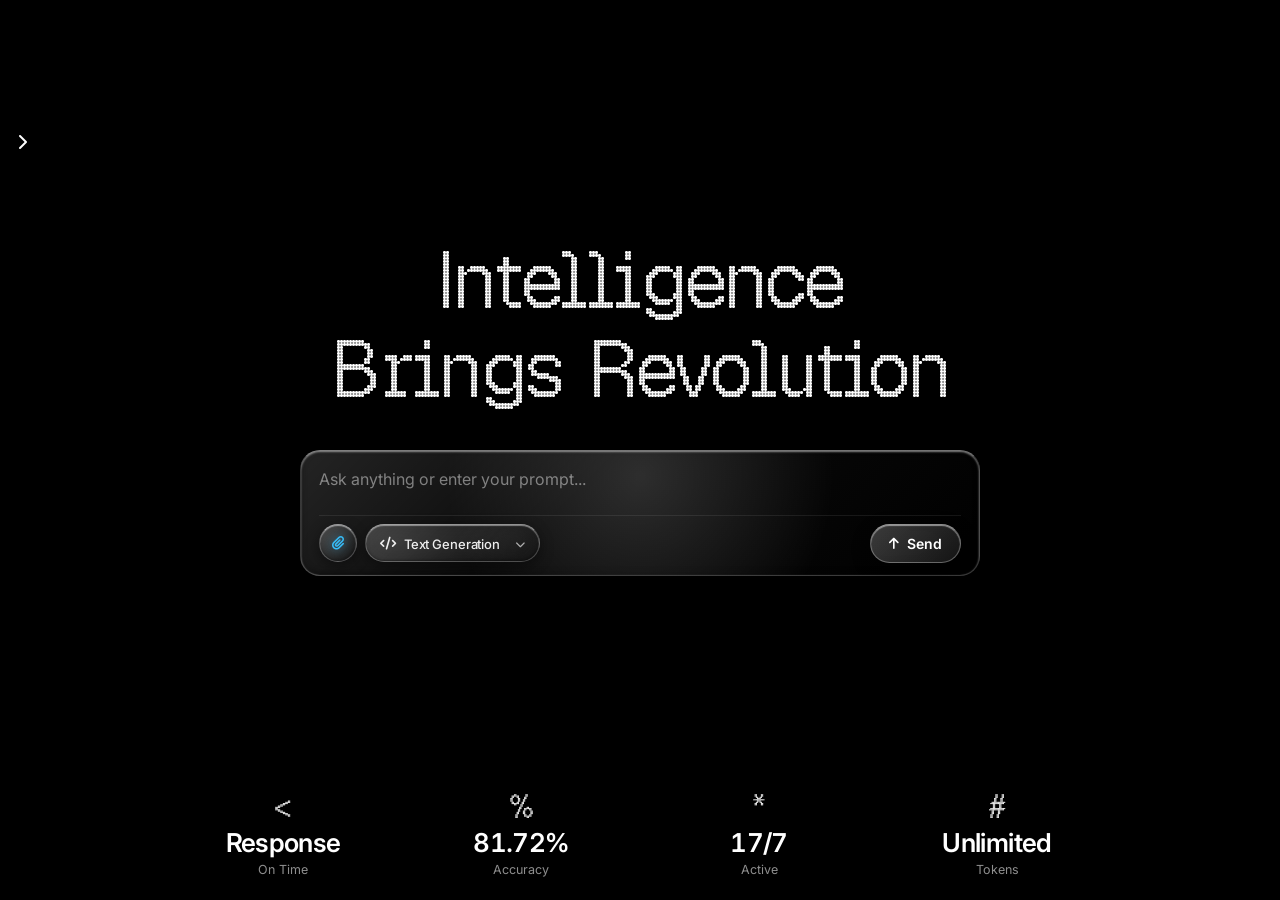
==== index.html @ 077c378f "first commit" ====
<!DOCTYPE html>
<html lang="en">
<head>
  <meta charset="UTF-8" />
  <meta name="viewport" content="width=device-width, initial-scale=1.0" />
  <title>Intelligence Designed To Evolve</title>

  <!-- Google Fonts: Inter -->
  <link rel="preconnect" href="https://fonts.googleapis.com" />
  <link rel="preconnect" href="https://fonts.gstatic.com" crossorigin />
  <link
    href="https://fonts.googleapis.com/css2?family=Inter:wght@400;500;600&display=swap"
    rel="stylesheet"
  />

  <!-- OnlineWebFonts CDN: BubbledotICG-FinePos -->
  <link
    href="https://db.onlinewebfonts.com/c/8cb707a9b8a73f8a7403336b861c3074?family=BubbledotICG-FinePos"
    rel="stylesheet"
  />

  <!-- Font Awesome 6.5.2 -->
  <link
    rel="stylesheet"
    href="https://cdnjs.cloudflare.com/ajax/libs/font-awesome/6.5.2/css/all.min.css"
    integrity="sha512-SnH5WK+bZxgPHs44uWIX+LLJAJ9/2PkPKZ5QiAj6Ta86w+fsb2TkcmfRyVX3pBnMFcV7oQPJkl9QevSCWr3W6A=="
    crossorigin="anonymous"
    referrerpolicy="no-referrer"
  />

  <link rel="stylesheet" href="styles.css" />
  <link rel="preload" as="image" href="assets/profile.png" />
</head>
<body>
  <!-- Full-viewport cover media behind all UI -->
  <div class="bg" id="bg-container" aria-hidden="true">
    <video class="bg-video" id="bg-video" autoplay muted loop playsinline>
      <source
        id="bg-video-source"
        src="./assets/loopvideo.mp4"
        type="video/mp4"
      />
    </video>
    <div class="bg-image" id="bg-image" style="display: none;"></div>
  </div>

  <!-- Slide Drawer & 3D Glass Slide Button -->
  <div class="slide-drawer-overlay" id="drawer-overlay" hidden></div>
  <aside class="slide-drawer" id="slide-drawer" aria-label="History and Settings Drawer">
    <!-- 3D Realistic Circular Slide Button (Top-Left) -->
    <button
      id="sidebar-slide-btn"
      class="slide-handle-btn"
      type="button"
      aria-label="Toggle history and background drawer"
      aria-expanded="false"
    >
      <div class="handle-chevron-wrap">
        <i class="fa-solid fa-chevron-right handle-chevron" id="handle-chevron"></i>
      </div>
    </button>

    <div class="drawer-content">
      <div class="drawer-header">
        <div class="drawer-header-title">
          
        
        </div>
       
      </div>

      <!-- Navigation Tabs -->
      <div class="drawer-tabs">
        <button type="button" class="drawer-tab active" data-tab="history">
          <i class="fa-solid fa-clock-rotate-left"></i>
          <span>Chat History</span>
        </button>
        <button type="button" class="drawer-tab" data-tab="background">
          <i class="fa-solid fa-photo-film"></i>
          <span>Background</span>
        </button>
      </div>

      <!-- Tab: History -->
      <div class="drawer-panel active" id="panel-history">
        <div class="panel-actions">
          <button type="button" class="glass-action-btn" id="new-chat-btn">
            <i class="fa-solid fa-plus"></i>
            <span>New Chat</span>
          </button>
          <button type="button" class="glass-action-btn circular-btn" id="clear-history-btn" title="Clear all chats" aria-label="Clear all chats">
            <i class="fa-solid fa-trash-can"></i>
          </button>
        </div>

        <div class="history-list" id="history-list">
          <!-- Items populated dynamically -->
        </div>

        <!-- 3D Glass Clear All Confirmation Modal -->
        <div class="glass-confirm-overlay" id="clear-confirm-modal" hidden>
          <div class="glass-confirm-box">
            <div class="glass-confirm-icon">
              <i class="fa-solid fa-triangle-exclamation"></i>
            </div>
            <div class="glass-confirm-title">Clear all chats?</div>
            <div class="glass-confirm-desc">Are you sure to clear all the chats? It will delete all the chat history.</div>
            <div class="glass-confirm-actions">
              <button type="button" class="glass-confirm-btn cancel" id="clear-cancel-btn">Cancel</button>
              <button type="button" class="glass-confirm-btn confirm" id="clear-yes-btn">Yes</button>
            </div>
          </div>
        </div>
      </div>

      <!-- Tab: Background -->
      <div class="drawer-panel" id="panel-background">
        <div class="bg-section">
          <h3><i class="fa-solid fa-video"></i> Live Video Background</h3>
          <p class="section-desc">Upload your own video or enter a direct MP4/WebM URL.</p>

          <div class="media-input-group">
            <label class="media-file-label" for="bg-video-input">
              <i class="fa-solid fa-file-video"></i>
              <span>Upload Video File</span>
            </label>
            <input type="file" id="bg-video-input" accept="video/mp4,video/webm" hidden />
          </div>

          <div class="media-url-row">
            <input
              type="url"
              class="media-url-input"
              id="bg-video-url-input"
              placeholder="Paste direct .mp4 URL..."
            />
            <button type="button" class="media-apply-btn" id="apply-video-url-btn">Apply</button>
          </div>
        </div>

        <div class="bg-section">
          <h3><i class="fa-solid fa-image"></i> Image Background</h3>
          <p class="section-desc">Replace background with a custom wallpaper or photo.</p>

          <div class="media-input-group">
            <label class="media-file-label" for="bg-image-input">
              <i class="fa-solid fa-file-image"></i>
              <span>Upload Image File</span>
            </label>
            <input type="file" id="bg-image-input" accept="image/*" hidden />
          </div>

          <div class="media-url-row">
            <input
              type="url"
              class="media-url-input"
              id="bg-image-url-input"
              placeholder="Paste image URL..."
            />
            <button type="button" class="media-apply-btn" id="apply-image-url-btn">Apply</button>
          </div>
        </div>

        <div class="bg-section rollback-section">
          <h3><i class="fa-solid fa-rotate-left"></i> Restore Original</h3>
          <p class="section-desc">Roll back to the default original live video background.</p>
          <button type="button" class="glass-action-btn rollback-btn" id="rollback-bg-btn">
            <i class="fa-solid fa-arrow-rotate-left"></i>
            <span>Roll Back</span>
          </button>
        </div>
      </div>
    </div>
  </aside>

  <!-- Floating Rectangular Glass Buttons on Left Corner for Conversation Turns (Matches User Reference Image) -->
  <nav class="history-side-tracker" id="history-side-tracker" aria-label="Conversation Turns"></nav>

  <div class="page">
    <!-- Hero (center) -->
    <main class="hero">
      <!-- Headline -->
      <h1 class="headline anim">
        <span class="headline-line" style="--line-d: 0.12s">Intelligence</span>
        <span class="headline-line" style="--line-d: 0.3s">Brings Revolution</span>
      </h1>

      <!-- 3D Glass Prompt Card -->
      <div class="prompt-card-wrapper">
        <!-- AI Response Box (Above Prompt Card with Smooth 3D Glass Reveal) -->
        <div class="ai-response-box" id="ai-response-box" hidden>
          <div class="ai-response-top-bar">
            <button type="button" class="ai-copy-btn" id="ai-copy-btn" title="Copy response" aria-label="Copy response">
              <i class="fa-regular fa-copy"></i>
              <span>Copy</span>
            </button>
          </div>
          <div class="ai-response-scroll" id="ai-response-scroll">
            <div class="ai-response-text" id="ai-response-text"></div>
          </div>
        </div>

        <!-- 3D Realistic Circular Glass Scroll-to-Bottom Button (Centered between Answer Card and Input Card) -->
        <div class="ai-scroll-btn-wrapper" id="ai-scroll-btn-wrapper">
          <button type="button" class="ai-scroll-bottom-btn" id="ai-scroll-bottom-btn" aria-label="Scroll to bottom" title="Scroll to bottom">
            <i class="fa-solid fa-chevron-down"></i>
          </button>
        </div>

        <div class="prompt-card">
          <div class="prompt-card-glow" aria-hidden="true"></div>
          <div class="prompt-card-inner">
            <!-- Top Input Row: Textarea + Translucent Glass Scrollbar -->
            <div class="prompt-input-row">
              <textarea
                class="prompt-input"
                id="prompt-input"
                placeholder="Ask anything or enter your prompt..."
                rows="1"
              ></textarea>
              <!-- Translucent glass scrollbar on the Right side of textarea -->
              <div class="prompt-scrollbar-track" id="prompt-scrollbar-track" title="Scroll prompt">
                <div class="prompt-scrollbar-thumb" id="prompt-scrollbar-thumb"></div>
              </div>
            </div>

            <!-- Attachments Area (revealed when files are selected) -->
            <div class="prompt-attachments-container" id="prompt-attachments-container" hidden></div>

            <!-- Bottom Row: Circular Upload Button & Text Generation Model on LEFT, Send Button on RIGHT -->
            <div class="prompt-card-bottom">
              <div class="prompt-card-bottom-left">
                <!-- 3D Realistic Circular Glass Upload File Button (on LEFT side of Text Generation Button) -->
                <div class="prompt-upload-wrapper">
                  <input
                    type="file"
                    id="prompt-file-input"
                    class="prompt-file-input"
                    style="display: none;"
                    multiple
                  />
                  <button
                    type="button"
                    class="prompt-upload-btn"
                    id="prompt-upload-btn"
                    title="Upload File"
                    aria-label="Upload file"
                  >
                    <i class="fa-solid fa-paperclip upload-icon"></i>
                  </button>
                </div>

                <!-- Anchor for 3D Morphing Button -->
                <div class="model-select-anchor">
                <!-- 3D Realistic Glass Button that slides down and shows models inside itself -->
                <div class="model-select-wrapper" id="model-select-wrapper">
                  <div
                    class="model-select-btn"
                    id="model-select-btn"
                    role="button"
                    tabindex="0"
                    aria-haspopup="listbox"
                    aria-expanded="false"
                    title="Select AI Model"
                  >
                    <div class="model-select-btn-content">
                      <span class="model-select-icon" id="current-model-icon">
                        <i class="fa-solid fa-code"></i>
                      </span>
                      <!-- The model label: disappears when open -->
                      <span class="model-select-label" id="current-model-label">Text Generation</span>
                      <!-- Replaces the text on top when open -->
                      <span class="model-select-open-label">Select AI Model</span>
                    </div>
                    <i class="fa-solid fa-chevron-down model-select-arrow" id="model-select-arrow"></i>
                  </div>

                  <!-- Model List Revealed INSIDE That Button Only with 3D Glass Effect -->
                  <div class="model-dropdown-menu" id="model-dropdown-menu" role="listbox" aria-label="Select AI Model">
                    <!-- Auto Option (Smart Route) -->
                  <div class="model-option" data-model="auto" role="option">
                    <div class="model-option-icon auto-icon">
                      <i class="fa-solid fa-wand-magic-sparkles"></i>
                    </div>
                    <div class="model-option-details">
                      <div class="model-option-title">Auto (Smart Route) </div>
                      <div class="model-option-desc">Auto-selects optimal model from prompt</div>
                    </div>
                    <i class="fa-solid fa-check model-option-check"></i>
                  </div>

                  <!-- Text Generation Model (Default: Qwen3-Coder 480B Cloud) -->
                  <div class="model-option active" data-model="text" role="option">
                    <div class="model-option-icon text-icon">
                      <i class="fa-solid fa-code"></i>
                    </div>
                    <div class="model-option-details">
                      <div class="model-option-title">Text Generation Model </div>
                      <div class="model-option-desc">Learn, Research And Create</div>
                    </div>
                    <i class="fa-solid fa-check model-option-check"></i>
                  </div>


              

                  <!-- Cybersecurity Model -->
                  <div class="model-option" data-model="cybersecurity" role="option">
                    <div class="model-option-icon cyber-icon">
                      <i class="fa-solid fa-shield-halved"></i>
                    </div>
                    <div class="model-option-details">
                      <div class="model-option-title">Cybersecurity Model</div>
                      <div class="model-option-desc">Exploit analysis, CVE auditing & SecOps</div>
                    </div>
                    <i class="fa-solid fa-check model-option-check"></i>
                  </div>

                  <!-- Image Generation Model (FLUX.1 Schnell fp8) -->
                  <div class="model-option" data-model="image-gen" role="option">
                    <div class="model-option-icon image-icon">
                      <i class="fa-solid fa-palette"></i>
                    </div>
                    <div class="model-option-details">
                      <div class="model-option-title">Image Generation Model</div>
                      <div class="model-option-desc">Generates Quality Images</div>
                    </div>
                    <i class="fa-solid fa-check model-option-check"></i>
                  </div>

                  <!-- Video Generation Model -->
                  <div class="model-option" data-model="video-gen" role="option">
                    <div class="model-option-icon video-icon">
                      <i class="fa-solid fa-clapperboard"></i>
                    </div>
                    <div class="model-option-details">
                      <div class="model-option-title">Video Generation Model</div>
                      <div class="model-option-desc">Generates Quality Videos</div>
                    </div>
                    <i class="fa-solid fa-check model-option-check"></i>
                  </div>
                </div>
              </div>
            </div>
          </div>

          <!-- Right side: Send / Stop Button firmly on the right corner -->
          <div class="prompt-card-actions">
              <button
                type="button"
                class="prompt-btn"
                id="prompt-action-btn"
                aria-label="Send prompt"
              >
                <!-- Loading RGB laser perimeter border on Stop state -->
                <span class="btn-rgb-border" aria-hidden="true"></span>
                <span class="btn-icon send-icon">
                  <i class="fa-solid fa-arrow-up"></i>
                </span>
                <span class="btn-icon stop-icon">
                  <i class="fa-solid fa-square"></i>
                </span>
                <span class="btn-icon continue-icon">
                  <i class="fa-solid fa-play"></i>
                </span>
                <span class="btn-label">Send</span>
              </button>
            </div>
          </div>
        </div>
      </div>
    </div>
  </main>

    <!-- Stats footer -->
    <footer class="stats" aria-label="Platform Statistics">
      <div
        class="stat-item anim"
        style="--d: 0.5s"
        data-suffix="ms"
      >
        <span class="stat-icon" aria-hidden="true">&lt;</span>
        <span class="stat-value">Response</span>
        <span class="stat-label">On Time</span>
      </div>

      <div
        class="stat-item anim"
        style="--d: 0.58s"
        data-target="99.99"
        data-suffix="%"
        data-decimals="2"
      >
        <span class="stat-icon" aria-hidden="true">%</span>
        <span class="stat-value"><span class="stat-num">0.00</span><span class="stat-suffix">%</span></span>
        <span class="stat-label">Accuracy</span>
      </div>

      <div
        class="stat-item anim"
        style="--d: 0.66s"
        data-target="24"
        data-suffix="/7"
        data-decimals="0"
      >
        <span class="stat-icon" aria-hidden="true">*</span>
        <span class="stat-value"><span class="stat-num">0</span><span class="stat-suffix">/7</span></span>
        <span class="stat-label">Active</span>
      </div>

      <div
        class="stat-item anim"
        style="--d: 0.74s"
        data-target="2.4"
        data-suffix="M"
        data-decimals="1"
      >
        <span class="stat-icon" aria-hidden="true">#</span>
        <span class="stat-value"><span class="stat-suffix">Unlimited</span></span>
        <span class="stat-label">Tokens</span>
      </div>
    </footer>
  </div>

  <script src="main.js"></script>
</body>
</html>
---- styles.css ----
/* CSS variables (exact) */
:root {
  --bg: #000000;
  --text: #ffffff;
  --muted: #8e8e8e;
  --nav-text: #2e2e2e;
  --pill-dark: #28282a;
  --sign-in-text: #c8c8c8;
  --nav-shadow: 0 4px 14px rgba(0, 0, 0, 0.16);
  --trust-bg: #28282a;
  --trust-border: rgba(255, 255, 255, 0.4);
  --trust-text: #c4c2c3;
  --font-sans: "Inter", "Segoe UI", system-ui, sans-serif;
  --font-display: "BubbledotICG-FinePos", "Geist Pixel Circle", monospace;
}

/* Local Geist Pixel Circle font fallback */
@font-face {
  font-family: "Geist Pixel Circle";
  src: url("fonts/GeistPixel-Circle.woff2") format("woff2");
  font-weight: 400;
  font-style: normal;
  font-display: swap;
}

/* Reset & document base */
*, *::before, *::after {
  box-sizing: border-box;
  margin: 0;
  padding: 0;
}

html, body {
  width: 100%;
  height: 100vh;
  height: 100dvh;
  overflow: hidden;
  background-color: var(--bg);
  color: var(--text);
  font-family: var(--font-sans);
  -webkit-font-smoothing: antialiased;
  -moz-osx-font-smoothing: grayscale;
}

/* Full-viewport cover video behind all UI */
.bg {
  position: absolute;
  inset: 0;
  background-color: var(--bg);
  overflow: hidden;
  z-index: 0;
  pointer-events: none;
}

.bg-video {
  position: absolute;
  inset: 0;
  width: 100%;
  height: 100%;
  object-fit: cover;
  pointer-events: none;
  z-index: 0;
}

/* Layout composition (one viewport, 3 vertical regions) */
.page {
  position: relative;
  z-index: 1;
  display: flex;
  flex-direction: column;
  justify-content: space-between;
  align-items: center;
  padding: clamp(16px, 2.4vh, 28px) clamp(14px, 3vw, 32px);
  height: 100vh;
  height: 100dvh;
  overflow: hidden;
  width: 100%;
  box-sizing: border-box;
}

/* ==========================================================================
   1) Header (desktop)
   ========================================================================== */
.header {
  width: 100%;
  max-width: 720px;
  margin: 0 auto;
  display: flex;
  align-items: center;
  justify-content: center;
  gap: clamp(18px, 2.8vw, 28px);
  animation: slideDown 0.7s cubic-bezier(0.22, 1, 0.36, 1) both;
  flex-shrink: 0;
  z-index: 10;
  position: relative;
}

@keyframes slideDown {
  from {
    opacity: 0;
    transform: translateY(-18px);
  }
  to {
    opacity: 1;
    transform: translateY(0);
  }
}

/* Circular Logo */
.logo-btn {
  width: clamp(40px, 4.4vw, 46px);
  height: clamp(40px, 4.4vw, 46px);
  border-radius: 50%;
  background: #ffffff;
  box-shadow: var(--nav-shadow);
  display: grid;
  place-items: center;
  padding: 0;
  border: none;
  cursor: pointer;
  flex-shrink: 0;
  text-decoration: none;
  transition: transform 0.25s cubic-bezier(0.22, 1, 0.36, 1);
}

.logo-btn:hover {
  transform: scale(1.04);
}

.logo-btn img {
  width: 72%;
  height: 72%;
  object-fit: contain;
  display: block;
}

/* White Nav Pill */
.nav-pill {
  background: #ffffff;
  height: clamp(44px, 5.2vw, 48px);
  max-width: 430px;
  flex: 1;
  padding: 4px 8px;
  border-radius: 999px;
  box-shadow: var(--nav-shadow);
  display: flex;
  align-items: center;
  justify-content: space-around;
  box-sizing: border-box;
}

.nav-link {
  position: relative;
  display: inline-flex;
  align-items: center;
  justify-content: center;
  height: 100%;
  padding: 0 clamp(8px, 1.2vw, 14px);
  font-family: var(--font-sans);
  font-weight: 500;
  font-size: clamp(13px, 1.4vw, 15px);
  letter-spacing: -0.01em;
  color: var(--nav-text);
  text-decoration: none;
  opacity: 0.5;
  transition: opacity 0.2s ease;
  white-space: nowrap;
}

.nav-link:hover {
  opacity: 0.75;
}

.nav-link.active {
  opacity: 1;
}

.nav-link.active::after {
  content: "";
  position: absolute;
  bottom: 5px;
  left: 50%;
  transform: translateX(-50%);
  width: 3px;
  height: 3px;
  border-radius: 50%;
  background: #000000;
  box-shadow: -5px 0 0 #000000, 5px 0 0 #000000;
}

/* Sign In Button */
.signin-btn {
  background: var(--pill-dark);
  color: var(--sign-in-text);
  height: clamp(44px, 5.2vw, 48px);
  border-radius: 999px;
  box-shadow: var(--nav-shadow);
  display: inline-flex;
  align-items: center;
  justify-content: center;
  padding: 0 clamp(16px, 2.2vw, 24px);
  font-family: var(--font-sans);
  font-weight: 500;
  font-size: clamp(13px, 1.4vw, 15px);
  letter-spacing: -0.01em;
  text-decoration: none;
  flex-shrink: 0;
  transition: background-color 0.2s ease, color 0.2s ease, transform 0.2s ease;
  box-sizing: border-box;
}

.signin-btn:hover {
  background: #323234;
  color: #ffffff;
  transform: translateY(-1px);
}

.burger-btn {
  display: none;
}

/* ==========================================================================
   2) Hero (center)
   ========================================================================== */
.hero {
  flex: 1;
  display: flex;
  flex-direction: column;
  align-items: center;
  justify-content: center;
  text-align: center;
  max-width: 900px;
  width: 100%;
  margin: 0 auto;
  z-index: 2;
  transition: all 0.5s cubic-bezier(0.16, 1, 0.3, 1);
}

body.chat-active .page {
  justify-content: flex-end;
  padding: clamp(12px, 2vh, 20px) clamp(14px, 3vw, 32px);
  min-height: 100vh;
  min-height: 100dvh;
  overflow: visible;
}

body.chat-active .hero,
.hero.chat-active {
  flex: 1;
  display: flex;
  flex-direction: column;
  justify-content: flex-end;
  align-items: center;
  width: 100%;
  max-width: 860px;
  margin: 0 auto;
  height: 100%;
  max-height: 100%;
  padding-bottom: 0;
  box-sizing: border-box;
  overflow: visible !important;
}

/* Hide headline and stats cleanly when chat is active */
body.chat-active .headline,
.chat-active .headline {
  display: none !important;
}

body.chat-active .stats,
.chat-active .stats {
  display: none !important;
}

/* Ensure prompt card wrapper and prompt card are always 100% visible */
body.chat-active .prompt-card-wrapper,
.hero.chat-active .prompt-card-wrapper {
  margin: 0 auto 16px auto;
  width: 100%;
  max-width: 860px;
  display: flex;
  flex-direction: column;
  justify-content: flex-end;
  opacity: 1 !important;
  visibility: visible !important;
  filter: none !important;
  transform: none !important;
  animation: none !important;
  overflow: visible !important;
  position: relative;
  z-index: 100;
}

body.chat-active .prompt-card,
.hero.chat-active .prompt-card {
  margin-top: 50px;
  opacity: 1 !important;
  visibility: visible !important;
  overflow: visible !important;
}

/* Trust row */
.trust-row {
  --trust-size: clamp(36px, 4.5vw, 42px);
  display: inline-flex;
  align-items: center;
  margin-bottom: clamp(16px, 2.5vh, 26px);
  position: relative;
}

.trust-avatars {
  display: inline-flex;
  align-items: center;
}

.trust-avatar {
  position: relative;
  width: var(--trust-size);
  height: var(--trust-size);
  background: var(--trust-bg);
  border: 1px solid var(--trust-border);
  border-radius: 50%;
  padding: 5px;
  box-sizing: border-box;
  display: flex;
  align-items: center;
  justify-content: center;
  transition: transform 0.35s ease;
  flex-shrink: 0;
}

.trust-avatar.a1 {
  z-index: 1;
}

.trust-avatar.a2 {
  margin-left: calc(var(--trust-size) * -0.42);
  z-index: 2;
}

.trust-avatar.a3 {
  margin-left: calc(var(--trust-size) * -0.42);
  z-index: 4;
}

.trust-avatar.a1:hover {
  transform: translateY(-2px);
}

.trust-avatar.a2:hover {
  transform: translateY(-4px);
}

.trust-avatar.a3:hover {
  transform: translateY(-2px);
}

.trust-inner {
  width: 100%;
  height: 100%;
  border-radius: 50%;
  background: #ffffff;
  display: flex;
  align-items: center;
  justify-content: center;
  color: #111111;
  font-size: calc(var(--trust-size) * 0.34);
}

.trust-pill {
  position: relative;
  height: var(--trust-size);
  background: var(--trust-bg);
  border: 1px solid var(--trust-border);
  border-radius: 999px;
  display: inline-flex;
  align-items: center;
  margin-left: calc(var(--trust-size) * -0.42);
  padding-left: calc(var(--trust-size) * 0.58);
  padding-right: clamp(14px, 1.8vw, 20px);
  box-sizing: border-box;
  z-index: 3;
}

.trust-pill span {
  font-family: var(--font-sans);
  font-weight: 500;
  color: var(--trust-text);
  font-size: clamp(12px, 1.4vw, 13.5px);
  white-space: nowrap;
}

/* Headline */
.headline {
  font-family: var(--font-display);
  color: #ffffff;
  font-size: clamp(28px, 6.2vw, 80px);
  letter-spacing: -0.04em;
  line-height: 1.12;
  margin: 0;
  padding: 0;
  text-align: center;
  font-weight: 400;
  transition: opacity 0.45s cubic-bezier(0.16, 1, 0.3, 1),
              transform 0.45s cubic-bezier(0.16, 1, 0.3, 1),
              max-height 0.45s cubic-bezier(0.16, 1, 0.3, 1),
              margin 0.45s cubic-bezier(0.16, 1, 0.3, 1);
}

.headline.anim {
  animation: none;
  opacity: 1;
  transform: none;
  filter: none;
}

.headline-line {
  display: block;
  white-space: nowrap;
  overflow: hidden;
  opacity: 0;
  transform: translateY(14px);
  animation: headlineFade 0.85s cubic-bezier(0.22, 1, 0.36, 1) forwards;
  animation-delay: var(--line-d, 0s);
}

@keyframes headlineFade {
  from {
    opacity: 0;
    transform: translateY(14px);
  }
  to {
    opacity: 1;
    transform: translateY(0);
  }
}

/* Subhead */
.subhead {
  max-width: min(500px, 92%);
  margin: clamp(14px, 2vh, 22px) auto clamp(20px, 3vh, 32px);
  font-family: var(--font-sans);
  font-size: clamp(calc(13.5px + 2pt), calc(1.55vw + 2pt), calc(16.5px + 2pt));
  color: #d0d0d0;
  opacity: 0.8;
  line-height: 1.55;
  font-weight: 400;
  text-align: center;
}

/* CTA */
.cta-wrapper {
  display: flex;
  justify-content: center;
  align-items: center;
}

.cta-btn {
  display: inline-flex;
  align-items: center;
  justify-content: center;
  background: #ffffff;
  color: #000000;
  font-family: var(--font-sans);
  font-weight: 600;
  font-size: clamp(13.5px, 1.5vw, 14.5px);
  padding: clamp(11px, 1.6vh, 13px) clamp(22px, 3vw, 28px);
  border-radius: 999px;
  text-decoration: none;

  transition: transform 0.25s cubic-bezier(0.22, 1, 0.36, 1),
              box-shadow 0.25s cubic-bezier(0.22, 1, 0.36, 1);
  cursor: pointer;
}

.cta-btn:hover {
  transform: translateY(-2px) scale(1.02);
  
}

.cta-wrapper.anim {
  animation: revealPulse 0.85s cubic-bezier(0.22, 1, 0.36, 1) forwards;
  animation-delay: var(--d, 0.4s);
}

@keyframes revealPulse {
  0% {
    opacity: 0;
    transform: translateY(22px) scale(0.96);
    filter: blur(6px);
  }
  60% {
    opacity: 1;
    transform: translateY(-2px) scale(1.02);
    filter: blur(0);
  }
  100% {
    opacity: 1;
    transform: translateY(0) scale(1);
    filter: blur(0);
  }
}

/* ==========================================================================
   3) Stats footer (exact 4 metrics)
   ========================================================================== */
.stats {
  width: 100%;
  max-width: 920px;
  margin: 0 auto;
  display: grid;
  grid-template-columns: repeat(4, 1fr);
  gap: clamp(16px, 3vw, 32px);
  text-align: center;
  flex-shrink: 0;
  z-index: 2;
  transition: opacity 0.45s cubic-bezier(0.16, 1, 0.3, 1),
              transform 0.45s cubic-bezier(0.16, 1, 0.3, 1),
              max-height 0.45s cubic-bezier(0.16, 1, 0.3, 1),
              margin 0.45s cubic-bezier(0.16, 1, 0.3, 1);
}

.stat-item {
  display: flex;
  flex-direction: column;
  align-items: center;
  justify-content: center;
  gap: 4px;
}

.stat-icon {
  font-family: var(--font-display);
  color: #ffffff;
  font-size: clamp(22px, 3vw, 33px);
  line-height: 1;
}

.stat-value {
  font-family: var(--font-sans);
  color: #ffffff;
  font-size: clamp(18px, 2.2vw, 26px);
  font-weight: 600;
  letter-spacing: -0.025em;
  font-variant-numeric: tabular-nums;
  font-feature-settings: "tnum";
  line-height: 1.2;
}

.stat-label {
  color: var(--muted);
  font-family: var(--font-sans);
  font-size: clamp(11px, 1.2vw, 12.5px);
  line-height: 1.3;
}

/* ==========================================================================
   Shared Entrance Animation
   ========================================================================== */
.anim {
  opacity: 0;
  transform: translateY(22px) scale(0.98);
  filter: blur(6px);
  animation: reveal 0.85s cubic-bezier(0.22, 1, 0.36, 1) forwards;
  animation-delay: var(--d, 0s);
}

@keyframes reveal {
  from {
    opacity: 0;
    transform: translateY(22px) scale(0.98);
    filter: blur(6px);
  }
  to {
    opacity: 1;
    transform: translateY(0) scale(1);
    filter: blur(0);
  }
}

.subhead.anim {
  animation-name: revealSubhead;
}

@keyframes revealSubhead {
  from {
    opacity: 0;
    transform: translateY(22px) scale(0.98);
    filter: blur(6px);
  }
  to {
    opacity: 0.8;
    transform: translateY(0) scale(1);
    filter: blur(0);
  }
}

/* ==========================================================================
   Mobile (≤720px) — Exact Behavior
   ========================================================================== */
@media (max-width: 720px) {
  .nav-pill,
  .signin-btn {
    display: none !important;
  }

  .header {
    justify-content: space-between;
    max-width: 100%;
  }

  .logo-btn {
    width: 48px;
    height: 48px;
  }

  /* Circular burger button 48x48 */
  .burger-btn {
    display: flex;
    width: 48px;
    height: 48px;
    border-radius: 50%;
    background: #28282a;
    border: none;
    cursor: pointer;
    flex-direction: column;
    align-items: center;
    justify-content: center;
    gap: 5px;
    padding: 0;
    z-index: 101;
    box-shadow: var(--nav-shadow);
    transition: background-color 0.25s ease;
  }

  .burger-bar {
    display: block;
    width: 18px;
    height: 1.5px;
    background: #ffffff;
    border-radius: 1px;
    transition: transform 0.3s cubic-bezier(0.22, 1, 0.36, 1),
                opacity 0.2s ease,
                background-color 0.25s ease;
  }

  /* Burger open: white circle, bars -> black X */
  body.menu-open .burger-btn {
    background: #ffffff;
  }

  body.menu-open .burger-bar {
    background: #000000;
  }

  body.menu-open .burger-bar:nth-child(1) {
    transform: translateY(6.5px) rotate(45deg);
  }

  body.menu-open .burger-bar:nth-child(2) {
    opacity: 0;
    transform: scaleX(0);
  }

  body.menu-open .burger-bar:nth-child(3) {
    transform: translateY(-6.5px) rotate(-45deg);
  }

  /* Fixed full-screen overlay */
  .mobile-overlay {
    position: fixed;
    inset: 0;
    background: rgba(0, 0, 0, 0.62);
    backdrop-filter: blur(6px);
    -webkit-backdrop-filter: blur(6px);
    z-index: 98;
    opacity: 0;
    pointer-events: none;
    transition: opacity 0.28s ease;
  }

  .mobile-overlay:not([hidden]) {
    opacity: 1;
    pointer-events: auto;
    animation: overlayIn 0.28s ease forwards;
  }

  @keyframes overlayIn {
    from { opacity: 0; }
    to { opacity: 1; }
  }

  /* White sheet menu */
  .mobile-sheet {
    position: fixed;
    top: clamp(74px, 11vh, 88px);
    left: clamp(14px, 3vw, 24px);
    right: clamp(14px, 3vw, 24px);
    max-width: 440px;
    margin: 0 auto;
    background: #ffffff;
    border-radius: 28px;
    padding: 22px 18px 20px;
    box-shadow: 0 20px 60px rgba(0, 0, 0, 0.45);
    z-index: 99;
    box-sizing: border-box;
  }

  .mobile-sheet:not([hidden]) {
    display: flex;
    flex-direction: column;
    animation: menuIn 0.38s cubic-bezier(0.22, 1, 0.36, 1) forwards;
  }

  @keyframes menuIn {
    from {
      opacity: 0;
      transform: translateY(-12px) scale(0.97);
    }
    to {
      opacity: 1;
      transform: translateY(0) scale(1);
    }
  }

  .mobile-nav {
    display: flex;
    flex-direction: column;
    gap: 6px;
    width: 100%;
  }

  .mobile-link {
    position: relative;
    display: flex;
    align-items: center;
    justify-content: center;
    padding: 12px 16px;
    color: var(--nav-text);
    font-family: var(--font-sans);
    font-size: 15px;
    font-weight: 500;
    text-decoration: none;
    opacity: 0;
    transform: translateY(8px);
    border-radius: 12px;
    letter-spacing: -0.01em;
  }

  .mobile-sheet:not([hidden]) .mobile-link {
    animation: linkIn 0.3s cubic-bezier(0.22, 1, 0.36, 1) forwards;
    animation-delay: calc(0.06s * var(--i, 1));
  }

  @keyframes linkIn {
    to {
      opacity: 1;
      transform: translateY(0);
    }
  }

  .mobile-link.active {
    font-weight: 600;
    color: #000000;
  }

  /* Active three-dot indicator at bottom 8px */
  .mobile-link.active::after {
    content: "";
    position: absolute;
    bottom: 8px;
    left: 50%;
    transform: translateX(-50%);
    width: 3px;
    height: 3px;
    border-radius: 50%;
    background: #000000;
    box-shadow: -5px 0 0 #000000, 5px 0 0 #000000;
  }

  .mobile-signin {
    margin-top: 10px;
    display: flex;
    align-items: center;
    justify-content: center;
    width: 100%;
    padding: 13px 20px;
    background: var(--pill-dark);
    color: #ffffff;
    border-radius: 999px;
    font-family: var(--font-sans);
    font-size: 14.5px;
    font-weight: 500;
    text-decoration: none;
    box-sizing: border-box;
    opacity: 0;
    transform: translateY(8px);
    transition: background-color 0.2s ease;
  }

  .mobile-signin:hover {
    background: #323234;
  }

  .mobile-sheet:not([hidden]) .mobile-signin {
    animation: linkIn 0.3s cubic-bezier(0.22, 1, 0.36, 1) forwards;
    animation-delay: calc(0.06s * var(--i, 5));
  }

  /* Headline <=720px: letter-spacing -0.08em, line-height 1.05 */
  .headline {
    letter-spacing: -0.08em;
    line-height: 1.05;
  }

  /* Stats footer: 2 columns */
  .stats {
    grid-template-columns: repeat(2, 1fr);
    gap: 18px 20px;
  }
}

/* <=420px headline & trust tweaks */
@media (max-width: 420px) {
  .trust-row {
    --trust-size: 34px;
  }

  .trust-pill span {
    font-size: 12px;
  }

  .headline {
    letter-spacing: -0.09em;
    line-height: 1.04;
  }
}

/* <=700px viewport height: tighten hero spacing */
@media (max-height: 700px) {
  .page {
    padding: clamp(10px, 1.8vh, 18px) clamp(12px, 2.5vw, 20px);
  }

  .trust-row {
    margin-bottom: clamp(10px, 1.8vh, 16px);
  }

  .subhead {
    margin: clamp(8px, 1.4vh, 14px) auto clamp(14px, 2vh, 20px);
  }

  .stats {
    gap: 12px 16px;
  }
}

/* prefers-reduced-motion: reduce */
@media (prefers-reduced-motion: reduce) {
  *, *::before, *::after {
    animation-duration: 0.01ms !important;
    animation-iteration-count: 1 !important;
    transition-duration: 0.01ms !important;
  }

  /* Keep RGB orbit and launch animation active */
  .prompt-btn.is-stopping::before {
    animation: rgbOrbitRotate 1.25s linear infinite !important;
    animation-duration: 1.25s !important;
    animation-iteration-count: infinite !important;
  }

  .send-icon.arrow-launching {
    animation: arrowLaunchUp 0.35s cubic-bezier(0.2, 0.8, 0.2, 1) forwards !important;
    animation-duration: 0.35s !important;
    animation-iteration-count: 1 !important;
  }

  .anim,
  .headline-line,
  .cta-wrapper.anim,
  .header,
  .mobile-link,
  .mobile-signin,
  .mobile-sheet,
  .mobile-overlay {
    animation: none !important;
    opacity: 1 !important;
    transform: none !important;
    filter: none !important;
  }

  .subhead.anim {
    opacity: 0.8 !important;
  }

  .headline {
    color: #ffffff !important;
  }
}

/* ==========================================================================
   Prompt Card (Super 3D Glass Effect)
   ========================================================================== */
.prompt-card-wrapper {
  width: 100%;
  max-width: 680px;
  margin: clamp(24px, 4vh, 42px) auto 0;
  perspective: 1200px;
  position: relative;
  z-index: 5;
  display: flex;
  flex-direction: column;
  transition: all 0.5s cubic-bezier(0.16, 1, 0.3, 1);
}

.prompt-card {
  position: relative;
  border-radius: 20px;
  background: linear-gradient(
    135deg,
    rgba(255, 255, 255, 0.14) 0%,
    rgba(255, 255, 255, 0.04) 40%,
    rgba(0, 0, 0, 0.3) 100%
  );
  backdrop-filter: blur(28px) saturate(190%);
  -webkit-backdrop-filter: blur(28px) saturate(190%);
  border: 1px solid rgba(255, 255, 255, 0.22);
  border-top: 1px solid rgba(255, 255, 255, 0.45);
  box-shadow:
    0 24px 50px -12px rgba(0, 0, 0, 0.8),
    0 12px 24px -8px rgba(0, 0, 0, 0.6),
    inset 0 1px 2px rgba(255, 255, 255, 0.5),
    inset 0 -2px 6px rgba(0, 0, 0, 0.4);
  transform: translateZ(0);
  transition: transform 0.5s cubic-bezier(0.16, 1, 0.3, 1),
              box-shadow 0.4s cubic-bezier(0.2, 0.8, 0.2, 1),
              border-color 0.4s ease;
  overflow: visible !important;
}

.prompt-card:hover,
.prompt-card:focus-within {
  border-color: rgba(255, 255, 255, 0.35);
  border-top-color: rgba(255, 255, 255, 0.65);
  box-shadow:
    0 32px 64px -12px rgba(0, 0, 0, 0.85),
    0 18px 32px -8px rgba(0, 0, 0, 0.7),
    0 0 35px rgba(255, 255, 255, 0.08),
    inset 0 1px 3px rgba(255, 255, 255, 0.65),
    inset 0 -2px 6px rgba(0, 0, 0, 0.4);
}

.prompt-card-glow {
  position: absolute;
  inset: 0;
  border-radius: 20px;
  background: radial-gradient(
    circle at 50% 20%,
    rgba(255, 255, 255, 0.15),
    transparent 55%
  );
  pointer-events: none;
  z-index: 1;
}

.prompt-card-inner {
  position: relative;
  z-index: 2;
  display: flex;
  flex-direction: column;
  gap: 10px;
  padding: 14px 18px 12px 18px;
}

/* Top Input Row: Textarea + Translucent Scrollbar */
.prompt-input-row {
  display: flex;
  align-items: flex-start;
  gap: 8px;
  width: 100%;
  position: relative;
}

.prompt-input {
  flex: 1;
  background: transparent;
  border: none;
  outline: none;
  color: #ffffff;
  font-family: var(--font-sans);
  font-size: clamp(14px, 1.6vw, 16px);
  line-height: 1.5;
  resize: none;
  min-height: 38px;
  max-height: 160px;
  box-sizing: border-box;
  scrollbar-width: none;
  -ms-overflow-style: none;
  padding: 2px 0;
}

.prompt-input::-webkit-scrollbar {
  display: none;
}

.prompt-input::placeholder {
  color: rgba(255, 255, 255, 0.45);
}







/* Bottom Action Bar: Text Generation Button & Upload on Left, Send Button on Right */
.prompt-card-bottom {
  display: flex;
  align-items: center;
  justify-content: space-between;
  width: 100%;
  gap: 12px;
  position: relative;
  padding-top: 8px;
  border-top: 1px solid rgba(255, 255, 255, 0.08);
  margin-top: 2px;
}

.prompt-card-bottom-left {
  display: flex;
  align-items: center;
  gap: 8px;
  position: relative;
  transition: opacity 0.35s cubic-bezier(0.16, 1, 0.3, 1),
              transform 0.35s cubic-bezier(0.16, 1, 0.3, 1),
              visibility 0.35s ease;
}

/* Hide Text Generation button & Upload File button ONLY while generating */
.is-generating .prompt-card-bottom-left {
  opacity: 0 !important;
  visibility: hidden !important;
  pointer-events: none !important;
  transform: translateY(6px) scale(0.95);
}

.prompt-card-actions {
  display: flex;
  align-items: center;
  gap: 8px;
  flex-shrink: 0;
  margin-left: auto; /* Push strictly to right side corner */
  position: relative;
  z-index: 5;
}

/* 3D Realistic Circular Glass Upload File Button (On Left Side of Text Generation Button - NO Hover Effect) */
.prompt-upload-wrapper {
  position: relative;
  display: inline-flex;
  align-items: center;
  justify-content: center;
  flex-shrink: 0;
}

.prompt-upload-btn {
  display: inline-flex;
  align-items: center;
  justify-content: center;
  width: 38px;
  height: 38px;
  min-width: 38px;
  min-height: 38px;
  padding: 0;
  border-radius: 50%;
  font-family: var(--font-sans);
  color: rgba(255, 255, 255, 0.95);
  cursor: pointer;
  background: linear-gradient(
    135deg,
    rgba(255, 255, 255, 0.18) 0%,
    rgba(255, 255, 255, 0.05) 50%,
    rgba(0, 0, 0, 0.3) 100%
  );
  backdrop-filter: blur(14px) saturate(180%);
  -webkit-backdrop-filter: blur(14px) saturate(180%);
  border: 1px solid rgba(255, 255, 255, 0.22);
  border-top: 1.2px solid rgba(255, 255, 255, 0.55);
  box-shadow:
    0 4px 14px rgba(0, 0, 0, 0.4),
    inset 0 1px 1px rgba(255, 255, 255, 0.5),
    inset 0 -1px 2px rgba(0, 0, 0, 0.3);
  user-select: none;
  box-sizing: border-box;
}

/* Strictly NO hover effect on upload button per user request */
.prompt-upload-btn:hover {
  transform: none !important;
  background: linear-gradient(
    135deg,
    rgba(255, 255, 255, 0.18) 0%,
    rgba(255, 255, 255, 0.05) 50%,
    rgba(0, 0, 0, 0.3) 100%
  ) !important;
  border-color: rgba(255, 255, 255, 0.22) !important;
  border-top-color: rgba(255, 255, 255, 0.55) !important;
  box-shadow:
    0 4px 14px rgba(0, 0, 0, 0.4),
    inset 0 1px 1px rgba(255, 255, 255, 0.5),
    inset 0 -1px 2px rgba(0, 0, 0, 0.3) !important;
  color: rgba(255, 255, 255, 0.95) !important;
}

.prompt-upload-btn:active {
  transform: none !important;
}

.prompt-upload-btn .upload-icon {
  font-size: 14px;
  color: #38bdf8;
  filter: drop-shadow(0 0 6px rgba(56, 189, 248, 0.6));
}

.prompt-upload-btn:hover .upload-icon {
  transform: none !important;
}

/* 3D Glass Attachment Preview Area */
.prompt-attachments-container {
  display: flex;
  flex-wrap: wrap;
  gap: 8px;
  width: 100%;
  margin-top: 4px;
  margin-bottom: 2px;
}

.prompt-attachments-container[hidden] {
  display: none !important;
}

.attachment-chip {
  display: inline-flex;
  align-items: center;
  gap: 8px;
  padding: 5px 10px 5px 12px;
  border-radius: 999px;
  background: linear-gradient(
    135deg,
    rgba(56, 189, 248, 0.18) 0%,
    rgba(37, 99, 235, 0.10) 100%
  );
  backdrop-filter: blur(12px);
  -webkit-backdrop-filter: blur(12px);
  border: 1px solid rgba(56, 189, 248, 0.35);
  border-top: 1px solid rgba(147, 197, 253, 0.6);
  box-shadow: 0 4px 12px rgba(0, 0, 0, 0.3), inset 0 1px 1px rgba(255, 255, 255, 0.4);
  font-family: var(--font-sans);
  font-size: 12px;
  color: #ffffff;
  animation: chipIn 0.25s cubic-bezier(0.16, 1, 0.3, 1) forwards;
}

@keyframes chipIn {
  from {
    opacity: 0;
    transform: translateY(4px) scale(0.95);
  }
  to {
    opacity: 1;
    transform: translateY(0) scale(1);
  }
}

.attachment-chip-icon {
  color: #38bdf8;
  font-size: 12px;
}

.attachment-chip-name {
  max-width: 150px;
  overflow: hidden;
  text-overflow: ellipsis;
  white-space: nowrap;
  font-weight: 500;
}

.attachment-chip-size {
  color: rgba(255, 255, 255, 0.55);
  font-size: 10.5px;
}

.attachment-chip-remove {
  background: transparent;
  border: none;
  color: rgba(255, 255, 255, 0.65);
  cursor: pointer;
  padding: 2px 4px;
  font-size: 11px;
  display: inline-flex;
  align-items: center;
  justify-content: center;
  border-radius: 50%;
  transition: all 0.2s ease;
}

.attachment-chip-remove:hover {
  color: #ff4d6d;
  background: rgba(255, 77, 109, 0.18);
  transform: scale(1.15);
}

/* Anchor that holds the left spot in .prompt-card-bottom */
.model-select-anchor {
  position: relative;
  height: 38px;
  min-width: 175px;
  flex-shrink: 0;
  display: inline-flex;
}

/* ==========================================================================
   3D Realistic Glass Morphing Button (Slides Down or Inverts Upwards)
   ========================================================================== */
.model-select-wrapper {
  position: absolute;
  top: 0;
  left: 0;
  width: 175px;
  max-width: 175px;
  height: 38px;
  max-height: 38px;
  border-radius: 999px;
  overflow: hidden;
  background: linear-gradient(
    135deg,
    rgba(255, 255, 255, 0.16) 0%,
    rgba(255, 255, 255, 0.05) 50%,
    rgba(0, 0, 0, 0.3) 100%
  );
  backdrop-filter: blur(16px) saturate(180%);
  -webkit-backdrop-filter: blur(16px) saturate(180%);
  border: 1px solid rgba(255, 255, 255, 0.22);
  border-top: 1.2px solid rgba(255, 255, 255, 0.52);
  box-shadow:
    0 4px 14px rgba(0, 0, 0, 0.4),
    inset 0 1px 1px rgba(255, 255, 255, 0.45),
    inset 0 -1px 2px rgba(0, 0, 0, 0.3);
  transition:
    max-height 0.42s cubic-bezier(0.16, 1, 0.3, 1),
    width 0.32s cubic-bezier(0.16, 1, 0.3, 1),
    max-width 0.32s cubic-bezier(0.16, 1, 0.3, 1),
    border-radius 0.32s ease,
    background 0.32s ease,
    box-shadow 0.38s ease,
    border-color 0.32s ease,
    transform 0.25s ease,
    top 0.35s cubic-bezier(0.16, 1, 0.3, 1),
    bottom 0.35s cubic-bezier(0.16, 1, 0.3, 1);
  z-index: 99999;
  user-select: none;
  display: flex;
  flex-direction: column;
}

.model-select-wrapper:hover {
  background: linear-gradient(
    135deg,
    rgba(255, 255, 255, 0.24) 0%,
    rgba(255, 255, 255, 0.08) 50%,
    rgba(0, 0, 0, 0.2) 100%
  );
  border-color: rgba(255, 255, 255, 0.38);
  box-shadow:
    0 6px 20px rgba(0, 0, 0, 0.45),
    0 0 16px rgba(255, 255, 255, 0.15),
    inset 0 1px 2px rgba(255, 255, 255, 0.6);
}

/* Button Slides Downwards & Morphs to Show Models Inside Itself with 3D Realistic Glass */
.model-select-wrapper.open {
  width: min(340px, 86vw);
  max-width: min(340px, 86vw);
  height: auto;
  max-height: min(300px, 52vh);
  border-radius: 22px;
  background: linear-gradient(
    135deg,
    rgba(255, 255, 255, 0.20) 0%,
    rgba(255, 255, 255, 0.06) 35%,
    rgba(10, 14, 26, 0.55) 100%
  ) !important;
  backdrop-filter: blur(32px) saturate(210%) !important;
  -webkit-backdrop-filter: blur(32px) saturate(210%) !important;
  border: 1px solid rgba(255, 255, 255, 0.24) !important;
  border-top: 1.5px solid rgba(255, 255, 255, 0.65) !important;
  box-shadow:
    0 30px 65px -10px rgba(0, 0, 0, 0.85),
    0 14px 28px -6px rgba(0, 0, 0, 0.65),
    0 0 35px rgba(255, 255, 255, 0.1),
    inset 0 1.5px 2px rgba(255, 255, 255, 0.6),
    inset 0 -2px 6px rgba(0, 0, 0, 0.45) !important;
  transform: translateY(0);
}

/* ==========================================================================
   INVERTED POP-UP: When prompt card goes down (chat-active), invert direction
   so the models pop up upwards towards the top!
   ========================================================================== */
body.chat-active .model-select-wrapper,
.hero.chat-active .model-select-wrapper,
.model-select-wrapper.inverted {
  top: auto;
  bottom: 0;
  flex-direction: column-reverse;
}

body.chat-active .model-select-wrapper.open,
.hero.chat-active .model-select-wrapper.open,
.model-select-wrapper.inverted.open {
  top: auto;
  bottom: 0;
  transform: translateY(0);
  border-top: 1px solid rgba(255, 255, 255, 0.24) !important;
  border-bottom: 1.5px solid rgba(255, 255, 255, 0.65) !important;
  box-shadow:
    0 -30px 65px -10px rgba(0, 0, 0, 0.85),
    0 -14px 28px -6px rgba(0, 0, 0, 0.65),
    0 0 35px rgba(255, 255, 255, 0.1),
    inset 0 -1.5px 2px rgba(255, 255, 255, 0.6),
    inset 0 2px 6px rgba(0, 0, 0, 0.45) !important;
}

body.chat-active .model-select-wrapper.open .model-select-btn,
.hero.chat-active .model-select-wrapper.open .model-select-btn,
.model-select-wrapper.inverted.open .model-select-btn {
  border-bottom: none;
  border-top: 1px solid rgba(255, 255, 255, 0.12);
}

body.chat-active .model-select-wrapper.open .model-dropdown-menu,
.hero.chat-active .model-select-wrapper.open .model-dropdown-menu,
.model-select-wrapper.inverted.open .model-dropdown-menu {
  transform: translateY(0);
}

/* Clickable Header at the Top of the Button */
.model-select-btn {
  display: flex;
  align-items: center;
  justify-content: space-between;
  gap: 8px;
  height: 38px;
  min-height: 38px;
  padding: 0 14px;
  box-sizing: border-box;
  font-family: var(--font-sans);
  font-size: 13px;
  font-weight: 500;
  letter-spacing: -0.01em;
  color: rgba(255, 255, 255, 0.92);
  cursor: pointer;
  background: transparent;
  border: none;
  border-bottom: 1px solid transparent;
  flex-shrink: 0;
  width: 100%;
  transition: border-color 0.25s ease, background 0.25s ease;
  white-space: nowrap;
}

.model-select-btn-content {
  display: inline-flex;
  align-items: center;
  gap: 8px;
  min-width: 0;
}

.model-select-wrapper.open .model-select-btn {
  border-bottom-color: rgba(255, 255, 255, 0.12);
  background: rgba(255, 255, 255, 0.05);
}

.model-select-icon {
  display: inline-flex;
  align-items: center;
  justify-content: center;
  font-size: 13px;
  
  
  transition: transform 0.25s ease;
}

.model-select-wrapper:hover .model-select-icon {
  transform: scale(1.1);
}

/* Closed state model label */
.model-select-label {
  font-weight: 500;
  max-width: 140px;
  overflow: hidden;
  text-overflow: ellipsis;
  white-space: nowrap;
}

/* Open state header title: "Select AI Model" */
.model-select-open-label {
  display: none;
  font-weight: 600;
  font-size: 13px;
  color: #ffffff;
  letter-spacing: -0.01em;
}

/* When open: "Text Generation" text DISAPPEARS from the top */
.model-select-wrapper.open .model-select-label {
  display: none !important;
}

/* When open: "Select AI Model" title is revealed instead */
.model-select-wrapper.open .model-select-open-label {
  display: inline-block !important;
}

.model-select-arrow {
  font-size: 10px;
  color: rgba(255, 255, 255, 0.65);
  transition: transform 0.35s cubic-bezier(0.34, 1.56, 0.64, 1);
  margin-left: 2px;
}

.model-select-wrapper.open .model-select-arrow {
  transform: rotate(180deg);
  
}

/* List of Models Embedded Inside the Button with True 3D Glass */
.model-dropdown-menu {
  position: static;
  width: 100%;
  box-sizing: border-box;
  background: transparent;
  border: none;
  box-shadow: none;
  padding: 10px 10px 12px;
  opacity: 0;
  
  overflow-y: auto;
  flex: 1;
  display: flex;
  flex-direction: column;
  gap: 6px;
  transition:
    opacity 0.28s cubic-bezier(0.16, 1, 0.3, 1) 0.06s,
    transform 0.28s cubic-bezier(0.16, 1, 0.3, 1) 0.06s;
  pointer-events: none;
}

.model-select-wrapper.open .model-dropdown-menu {
  opacity: 1;
  transform: translateY(0);
  pointer-events: auto;
}

.model-dropdown-menu::-webkit-scrollbar {
  width: 5px;
}

.model-dropdown-menu::-webkit-scrollbar-track {
  background: transparent;
}

.model-dropdown-menu::-webkit-scrollbar-thumb {
  background: rgba(255, 255, 255, 0.28);
  border-radius: 999px;
}

.model-dropdown-menu::-webkit-scrollbar-thumb:hover {
  background: rgba(255, 255, 255, 0.55);
}

/* Individual Model Option Tile with 3D Realistic Glass Effect */
.model-option {
  display: flex;
  align-items: center;
  gap: 12px;
  padding: 10px 12px;
  border-radius: 14px;
  cursor: pointer;
  background: linear-gradient(
    135deg,
    rgba(255, 255, 255, 0.10) 0%,
    rgba(255, 255, 255, 0.03) 100%
  );
  backdrop-filter: blur(14px) saturate(160%);
  -webkit-backdrop-filter: blur(14px) saturate(160%);
  border: 1px solid rgba(255, 255, 255, 0.14);
  border-top: 1px solid rgba(255, 255, 255, 0.35);
  box-shadow:
    0 4px 12px rgba(0, 0, 0, 0.25),
    inset 0 1px 1px rgba(255, 255, 255, 0.25);
  transition: all 0.25s cubic-bezier(0.16, 1, 0.3, 1);
  position: relative;
}

.model-option:hover {
  background: linear-gradient(
    135deg,
    rgba(255, 255, 255, 0.22) 0%,
    rgba(255, 255, 255, 0.08) 100%
  );
  border-color: rgba(255, 255, 255, 0.38);
  border-top-color: rgba(255, 255, 255, 0.7);
  box-shadow:
    0 8px 22px rgba(0, 0, 0, 0.4),
    0 0 20px rgba(255, 255, 255, 0.15),
    inset 0 1px 2px rgba(255, 255, 255, 0.55);
  
}

.model-option.active {
  background: linear-gradient(
    135deg,
    rgba(56, 189, 248, 0.25) 0%,
    rgba(37, 99, 235, 0.12) 100%
  );
  border-color: rgba(56, 189, 248, 0.5);
  border-top-color: rgba(147, 197, 253, 0.8);
  box-shadow:
    0 8px 24px rgba(0, 0, 0, 0.45),
    0 0 22px rgba(56, 189, 248, 0.25),
    inset 0 1px 2px rgba(255, 255, 255, 0.5);
}

.model-option-icon {
  width: 36px;
  height: 36px;
  border-radius: 11px;
  display: flex;
  align-items: center;
  justify-content: center;
  font-size: 15px;
  flex-shrink: 0;
  box-shadow:
    inset 0 1px 2px rgba(255, 255, 255, 0.4),
    0 3px 8px rgba(0, 0, 0, 0.35);
  transition: transform 0.25s ease;
}


/* Individual Icon Glowing 3D Glass Colors */




.model-option-details {
  flex: 1;
  min-width: 0;
  text-align: left;
}

.model-option-title {
  font-family: var(--font-sans);
  font-size: 13px;
  font-weight: 600;
  color: #ffffff;
  display: flex;
  align-items: center;
  gap: 6px;
  line-height: 1.3;
}

.model-option-desc {
  font-family: var(--font-sans);
  font-size: 11px;
  color: rgba(255, 255, 255, 0.52);
  line-height: 1.3;
  margin-top: 1px;
  white-space: nowrap;
  overflow: hidden;
  text-overflow: ellipsis;
}

.model-option-check {
  font-size: 12px;

  opacity: 0;
  transform: scale(0.6);
  transition: all 0.2s cubic-bezier(0.16, 1, 0.3, 1);
  filter: drop-shadow(0 0 6px rgba(56, 189, 248, 0.8));
}

.model-option.active .model-option-check {
  opacity: 1;
  transform: scale(1);
}



@media (max-width: 600px) {
  .prompt-card-bottom-left {
    gap: 6px;
  }
  .prompt-upload-btn {
    padding: 0 11px;
  }
  .model-select-label {
    max-width: 90px;
  }
  .model-select-anchor {
    min-width: 135px;
  }
  .model-select-wrapper {
    min-width: 135px;
    max-width: 135px;
    width: 135px;
  }
  .model-select-wrapper.open {
    width: calc(100vw - 44px);
    max-width: 320px;
  }
}

/* Translucent glass scrollbar on the Right side of Send button (Identical to answer card) */
.prompt-scrollbar-track {
  width: 6px;
  align-self: stretch;
  min-height: 38px;
  background: transparent;
  border-radius: 999px;
  position: relative;
  cursor: pointer;
  flex-shrink: 0;
  display: flex;
  align-items: flex-start;
  opacity: 0;
  pointer-events: none;
  transition: opacity 0.25s ease;
  margin-left: -2px;
}

.prompt-scrollbar-track.is-visible {
  opacity: 1;
  pointer-events: auto;
}

.prompt-scrollbar-thumb {
  width: 6px;
  min-height: 20px;
  height: 28px;
  background: rgba(255, 255, 255, 0.28);
  border: 1px solid rgba(255, 255, 255, 0.08);
  border-radius: 999px;
  position: absolute;
  top: 0;
  left: 0;
  cursor: grab;
  transition: background 0.2s ease;
}

.prompt-scrollbar-thumb:hover,
.prompt-scrollbar-thumb.is-dragging {
  background: rgba(255, 255, 255, 0.55);
}

.prompt-scrollbar-thumb.is-dragging {
  cursor: grabbing;
}

.prompt-btn {
  display: inline-flex;
  align-items: center;
  justify-content: center;
  gap: 8px;
  padding: 10px 18px;
  border-radius: 999px;
  font-family: var(--font-sans);
  font-size: 14px;
  font-weight: 600;
  cursor: pointer;
  border: 1px solid rgba(255, 255, 255, 0.3);
  border-top: 1px solid rgba(255, 255, 255, 0.5);
  background: linear-gradient(135deg, rgba(255, 255, 255, 0.22) 0%, rgba(255, 255, 255, 0.08) 100%);
  color: #ffffff;
  backdrop-filter: blur(12px);
  -webkit-backdrop-filter: blur(12px);
  box-shadow:
    0 6px 18px rgba(0, 0, 0, 0.35),
    inset 0 1px 1px rgba(255, 255, 255, 0.5);
  transition: all 0.25s ease;
  user-select: none;
}

.prompt-btn:hover {
  background: linear-gradient(135deg, rgba(255, 255, 255, 0.3) 0%, rgba(255, 255, 255, 0.12) 100%);
  border-color: rgba(255, 255, 255, 0.5);
  
  box-shadow:
    0 8px 24px rgba(0, 0, 0, 0.45),
    inset 0 1px 2px rgba(255, 255, 255, 0.7);
}

.prompt-btn:active {
  transform: translateY(1px);
}

.btn-icon {
  display: flex;
  align-items: center;
  justify-content: center;
  font-size: 13px;
}

.send-icon {
  display: flex;
  align-items: center;
  justify-content: center;
  transition: transform 0.25s cubic-bezier(0.2, 0.8, 0.2, 1), opacity 0.25s ease;
}

.send-icon.arrow-launching {
  animation: arrowLaunchUp 0.35s cubic-bezier(0.2, 0.8, 0.2, 1) forwards;
}

@keyframes arrowLaunchUp {
  0% {
    transform: translateY(0) scale(1);
    opacity: 1;
  }
  45% {
    transform: translateY(-16px) scale(1.15);
    opacity: 0.5;
  }
  100% {
    transform: translateY(-28px) scale(0.6);
    opacity: 0;
  }
}

.prompt-btn .stop-icon,
.prompt-btn .continue-icon {
  display: none;
}

/* ==========================================================================
   Prompt Stop Button - 3D Realistic Glass with Moving RGB Perimeter Laser
   ========================================================================== */
.prompt-btn.is-stopping {
  position: relative;
  background: linear-gradient(135deg, rgba(255, 255, 255, 0.22) 0%, rgba(255, 255, 255, 0.08) 100%) !important;
  color: #ffffff !important;
  border: 1px solid rgba(255, 255, 255, 0.3) !important;
  border-top: 1px solid rgba(255, 255, 255, 0.5) !important;
  backdrop-filter: blur(12px) !important;
  -webkit-backdrop-filter: blur(12px) !important;
  box-shadow:
    0 6px 18px rgba(0, 0, 0, 0.35),
    0 0 20px rgba(0, 255, 200, 0.3),
    0 0 28px rgba(255, 0, 90, 0.25),
    inset 0 1px 1px rgba(255, 255, 255, 0.5) !important;
  overflow: visible !important;
  z-index: 1;
}

/* Moving RGB Border Laser Container (Border Only, Center is Cut Out) */
.btn-rgb-border {
  display: none;
  position: absolute;
  inset: -2px;
  border-radius: 999px;
  padding: 2px;
  -webkit-mask: linear-gradient(#fff 0 0) content-box, linear-gradient(#fff 0 0);
  -webkit-mask-composite: xor;
  mask: linear-gradient(#fff 0 0) content-box, linear-gradient(#fff 0 0);
  mask-composite: exclude;
  overflow: hidden;
  pointer-events: none;
  z-index: 2;
}

.prompt-btn.is-stopping .btn-rgb-border {
  display: block;
}

.btn-rgb-border::before {
  content: "";
  position: absolute;
  top: 50%;
  left: 50%;
  width: 280px;
  height: 280px;
  margin-top: -140px;
  margin-left: -140px;
  background: conic-gradient(
    from 0deg,
    #ff0033 0deg,
    #ff3300 45deg,
    #00ff66 120deg,
    #00ffff 180deg,
    #0055ff 240deg,
    #ff0099 300deg,
    #ff0033 360deg
  );
  transform-origin: center center;
  animation: rgbOrbitRotate 1.25s linear infinite !important;
}

@keyframes rgbOrbitRotate {
  0% {
    transform: rotate(0deg);
  }
  100% {
    transform: rotate(360deg);
  }
}

/* NO Hover Effect on Stop Button per user instruction */
.prompt-btn.is-stopping:hover {
  transform: none !important;
  background: linear-gradient(135deg, rgba(255, 255, 255, 0.22) 0%, rgba(255, 255, 255, 0.08) 100%) !important;
  border-color: rgba(255, 255, 255, 0.3) !important;
  border-top-color: rgba(255, 255, 255, 0.5) !important;
  box-shadow:
    0 6px 18px rgba(0, 0, 0, 0.35),
    0 0 20px rgba(0, 255, 200, 0.3),
    0 0 28px rgba(255, 0, 90, 0.25),
    inset 0 1px 1px rgba(255, 255, 255, 0.5) !important;
}

.prompt-btn.is-stopping:active {
  transform: none !important;
}

.prompt-btn.is-stopping .btn-icon,
.prompt-btn.is-stopping .btn-label {
  position: relative;
  z-index: 3;
}

.prompt-btn.is-stopping .send-icon {
  display: none !important;
}

.prompt-btn.is-stopping .stop-icon {
  display: flex !important;
  font-size: 11px;
  color: #ff2d55;
  filter: drop-shadow(0 0 6px rgba(255, 45, 85, 0.8));
}

/* ==========================================================================
   Prompt Continue Button - 3D Realistic Glass Button with Cyan/Emerald Accent
   ========================================================================== */
.prompt-btn.is-continuing {
  position: relative;
  background: linear-gradient(135deg, rgba(255, 255, 255, 0.22) 0%, rgba(255, 255, 255, 0.08) 100%) !important;
  color: #ffffff !important;
  border: 1px solid rgba(56, 189, 248, 0.45) !important;
  border-top: 1px solid rgba(147, 197, 253, 0.75) !important;
  backdrop-filter: blur(12px) !important;
  -webkit-backdrop-filter: blur(12px) !important;
  box-shadow:
    0 6px 18px rgba(0, 0, 0, 0.35),
    0 0 16px rgba(56, 189, 248, 0.3),
    inset 0 1px 1px rgba(255, 255, 255, 0.5) !important;
  overflow: visible !important;
  z-index: 1;
}

.prompt-btn.is-continuing .btn-icon,
.prompt-btn.is-continuing .btn-label {
  position: relative;
  z-index: 3;
}

.prompt-btn.is-continuing .send-icon,
.prompt-btn.is-continuing .stop-icon {
  display: none !important;
}

.prompt-btn.is-continuing .continue-icon {
  display: flex !important;
  font-size: 11px;
  color: #38bdf8;
  filter: drop-shadow(0 0 6px rgba(56, 189, 248, 0.8));
}

.prompt-btn.is-continuing:hover {
  background: linear-gradient(135deg, rgba(255, 255, 255, 0.28) 0%, rgba(255, 255, 255, 0.12) 100%) !important;
  border-color: rgba(56, 189, 248, 0.6) !important;
  box-shadow:
    0 8px 24px rgba(0, 0, 0, 0.45),
    0 0 22px rgba(56, 189, 248, 0.45),
    inset 0 1px 2px rgba(255, 255, 255, 0.65) !important;
}

.prompt-btn.is-continuing:active {
  transform: translateY(1px);
}

/* ==========================================================================
   AI Response Box (Above Prompt Card with Smooth 3D Glass Reveal)
   ========================================================================== */
.ai-response-box {
  margin-bottom: 14px;
  margin-top: 0;
  border-radius: 18px;
  background: linear-gradient(
    135deg,
    rgba(255, 255, 255, 0.14) 0%,
    rgba(255, 255, 255, 0.04) 40%,
    rgba(0, 0, 0, 0.35) 100%
  );
  backdrop-filter: blur(28px) saturate(190%);
  -webkit-backdrop-filter: blur(28px) saturate(190%);
  border: 1px solid rgba(255, 255, 255, 0.22);
  border-top: 1.5px solid rgba(255, 255, 255, 0.55);
  box-shadow:
    0 24px 50px -12px rgba(0, 0, 0, 0.85),
    0 12px 24px -8px rgba(0, 0, 0, 0.65),
    inset 0 1px 2px rgba(255, 255, 255, 0.5),
    inset 0 -2px 6px rgba(0, 0, 0, 0.4);
  padding: 14px 18px;
  display: flex;
  flex-direction: column;
  gap: 8px;
  max-height: clamp(200px, 54vh, 520px);
  overflow: hidden; /* Strict containment: scrollbars never exceed the rounded card */
  animation: slideDownReveal 0.5s cubic-bezier(0.16, 1, 0.3, 1) forwards;
  transform-origin: top center;
  text-align: left;
  box-sizing: border-box;
}

.ai-response-box[hidden] {
  display: none !important;
}

/* Container between Answer Prompt Card and Input Prompt Card */
.ai-scroll-btn-wrapper {
  position: relative;
  width: 100%;
  height: 0;
  display: flex;
  align-items: center;
  justify-content: center;
  z-index: 25;
}

/* Scroll-to-Bottom Logo (Logo only, No Button Card, Smooth Floating Motion) */
.ai-scroll-bottom-btn {
  position: absolute;
  top: calc(50% + 15px);  
  left: 50%;
  transform: translate(-50%, -50%);
  width: auto;
  height: auto;
  padding: 6px;
  background: transparent;
  border: none;
  outline: none;
  box-shadow: none;
  backdrop-filter: none;
  -webkit-backdrop-filter: none;
  color: #ffffff;
  font-size: 18px;
  cursor: pointer;
  display: flex;
  align-items: center;
  justify-content: center;
  opacity: 0;
  pointer-events: none;
  filter: drop-shadow(0 3px 8px rgba(0, 0, 0, 0.8));
  transition: opacity 0.3s cubic-bezier(0.16, 1, 0.3, 1);
  user-select: none;
}

.ai-scroll-bottom-btn.is-visible {
  opacity: 1;
  pointer-events: auto;
  animation: scrollLogoFloat 2.2s cubic-bezier(0.45, 0.05, 0.55, 0.95) infinite;
}

@keyframes scrollLogoFloat {
  0%, 100% {
    transform: translate(-50%, -50%) translateY(0);
  }
  50% {
    transform: translate(-50%, -50%) translateY(6px);
  }
}

.ai-scroll-bottom-btn:hover {
  background: transparent;
  border: none;
  box-shadow: none;
  color: #ffffff;
}

.ai-scroll-bottom-btn:active {
  transform: translate(-50%, -50%) scale(0.9);
}

/* Internal smooth scroll container strictly padded inside 3D card */
.ai-response-scroll {
  flex: 1;
  overflow-y: auto;
  overflow-x: hidden;
  max-height: 100%;
  padding-right: 8px;
  margin-right: -2px;
  box-sizing: border-box;
  scrollbar-width: thin;
  scrollbar-color: rgba(255, 255, 255, 0.3) transparent;
}

.ai-response-scroll::-webkit-scrollbar {
  width: 6px;
}

.ai-response-scroll::-webkit-scrollbar-track {
  background: transparent;
  margin: 6px 0;
}

.ai-response-scroll::-webkit-scrollbar-thumb {
  background: rgba(255, 255, 255, 0.28);
  border-radius: 999px;
  border: 1px solid rgba(255, 255, 255, 0.08);
}

.ai-response-scroll::-webkit-scrollbar-thumb:hover {
  background: rgba(255, 255, 255, 0.5);
}

.ai-response-top-bar {
  display: flex;
  align-items: center;
  justify-content: flex-end;
  padding-bottom: 8px;
  border-bottom: 1px solid rgba(255, 255, 255, 0.08);
}

.ai-copy-btn {
  display: inline-flex;
  align-items: center;
  gap: 7px;
  padding: 7px 16px;
  border-radius: 999px;
  font-family: var(--font-sans);
  font-size: 12.5px;
  font-weight: 600;
  cursor: pointer;
  border: 1px solid rgba(255, 255, 255, 0.3);
  border-top: 1.5px solid rgba(255, 255, 255, 0.65);
  background: linear-gradient(135deg, rgba(255, 255, 255, 0.22) 0%, rgba(255, 255, 255, 0.08) 100%);
  color: #ffffff;
  backdrop-filter: blur(12px);
  -webkit-backdrop-filter: blur(12px);
  box-shadow:
    0 6px 16px rgba(0, 0, 0, 0.4),
    inset 0 1.5px 2px rgba(255, 255, 255, 0.55),
    inset 0 -1px 2px rgba(0, 0, 0, 0.3);
  text-shadow: 0 1px 2px rgba(0, 0, 0, 0.5);
  transition: all 0.25s cubic-bezier(0.16, 1, 0.3, 1);
  user-select: none;
}

.ai-copy-btn:hover {
  
  background: linear-gradient(135deg, rgba(255, 255, 255, 0.32) 0%, rgba(255, 255, 255, 0.14) 100%);
  border-color: rgba(255, 255, 255, 0.5);
  border-top-color: #ffffff;
  box-shadow:
    0 10px 22px rgba(0, 0, 0, 0.55),
    0 0 16px rgba(255, 255, 255, 0.15),
    inset 0 1.5px 3px rgba(255, 255, 255, 0.75);
  color: #ffffff;
}

.ai-copy-btn:active {
  
  box-shadow:
    0 3px 8px rgba(0, 0, 0, 0.5),
    inset 0 1px 2px rgba(255, 255, 255, 0.4);
}

.ai-response-text {
  font-family: var(--font-sans);
  font-size: 14.5px;
  line-height: 1.65;
  color: #f3f4f6;
  text-align: left;
}

.ai-response-text p {
  margin: 0 0 10px 0;
}

.ai-response-text p:last-child {
  margin-bottom: 0;
}

.ai-response-text h1,
.ai-response-text h2,
.ai-response-text h3 {
  color: #ffffff;
  margin: 14px 0 6px 0;
  font-weight: 600;
  letter-spacing: -0.01em;
}

.ai-response-text h1 { font-size: 1.25em; border-bottom: 1px solid rgba(255, 255, 255, 0.1); padding-bottom: 4px; }
.ai-response-text h2 { font-size: 1.15em; border-bottom: 1px solid rgba(255, 255, 255, 0.08); padding-bottom: 4px; }
.ai-response-text h3 { font-size: 1.05em; color: #93c5fd; }

.ai-response-text ul,
.ai-response-text ol {
  margin: 6px 0 12px 22px;
  padding: 0;
}

.ai-response-text li {
  margin-bottom: 4px;
}

.ai-response-text strong {
  color: #ffffff;
  font-weight: 600;
}

.ai-response-text .inline-code {
  background: rgba(255, 255, 255, 0.12);
  border: 1px solid rgba(255, 255, 255, 0.18);
  padding: 2px 7px;
  border-radius: 5px;
  font-family: "Cascadia Code", "Fira Code", Consolas, monospace;
  font-size: 0.9em;
  color: #67e8f9;
}

/* ==========================================================================
   Code Box Container (Organized, Syntax-Highlighted Code Snippets)
   ========================================================================== */
.code-box {
  margin: 12px 0 16px 0;
  border-radius: 12px;
  background: #0d1117;
  border: 1px solid rgba(255, 255, 255, 0.18);
  box-shadow: 0 10px 30px rgba(0, 0, 0, 0.5), inset 0 1px 1px rgba(255, 255, 255, 0.1);
  overflow: hidden;
  text-align: left;
}

.code-box-header {
  display: flex;
  align-items: center;
  justify-content: space-between;
  padding: 8px 14px;
  background: rgba(255, 255, 255, 0.06);
  border-bottom: 1px solid rgba(255, 255, 255, 0.1);
}

.code-box-lang {
  display: inline-flex;
  align-items: center;
  gap: 6px;
  font-family: var(--font-sans);
  font-size: 11.5px;
  font-weight: 600;
  text-transform: uppercase;
  letter-spacing: 0.05em;
  color: #93c5fd;
}

.code-copy-btn {
  display: inline-flex;
  align-items: center;
  gap: 6px;
  background: rgba(255, 255, 255, 0.08);
  border: 1px solid rgba(255, 255, 255, 0.15);
  color: #c4c2c3;
  cursor: pointer;
  padding: 4px 10px;
  font-size: 11.5px;
  font-family: var(--font-sans);
  border-radius: 6px;
  transition: all 0.2s ease;
}

.code-copy-btn:hover {
  background: rgba(255, 255, 255, 0.18);
  color: #ffffff;
  border-color: rgba(255, 255, 255, 0.35);
}

.code-box-pre {
  margin: 0;
  padding: 14px 16px;
  overflow-x: auto;
  font-family: "Cascadia Code", "Fira Code", Consolas, "Courier New", monospace;
  font-size: 13.5px;
  line-height: 1.55;
  color: #e6edf3;
  background: transparent;
}

.code-box-pre code {
  font-family: inherit;
  font-size: inherit;
  white-space: pre;
}

/* Syntax Highlighting Tokens */
.tok-kw { color: #ff7b72; font-weight: 600; }
.tok-fn { color: #d2a8ff; }
.tok-str { color: #a5d6ff; }
.tok-num { color: #79c0ff; }
.tok-comment { color: #8b949e; font-style: italic; }
.tok-type { color: #ffa657; }

/* ==========================================================================
   AI Generated Image Card (FLUX.1 Schnell fp8 via ComfyUI)
   ========================================================================== */
.image-gen-status {
  display: flex;
  align-items: center;
  gap: 16px;
  padding: 16px 20px;
  border-radius: 14px;
  background: rgba(255, 255, 255, 0.05);
  border: 1px solid rgba(255, 255, 255, 0.12);
  margin: 6px 0;
}

.flux-loader-spinner {
  width: 26px;
  height: 26px;

  border-radius: 50%;
  border: 3px solid rgba(255, 255, 255, 0.15);
  border-top-color: #38bdf8;
  animation: fluxSpin 0.8s linear infinite;
}

@keyframes fluxSpin {
  to {
    transform: rotate(360deg);
  }
}

.flux-status-text {
  display: flex;
  flex-direction: column;
  gap: 3px;
  font-family: var(--font-sans);
}

.flux-status-text strong {
  font-size: 14px;
  color: #ffffff;
}

.flux-status-text span {
  font-size: 12px;
  color: rgba(255, 255, 255, 0.6);
}

.ai-generated-image-card {
  display: flex;
  flex-direction: row;
  align-items: flex-start;
  gap: 12px;
  margin: 12px 0 6px 0;
  background: transparent;
  border: none;
  box-shadow: none;
  padding: 0;
  width: 100%;
}

.ai-img-frame {
  position: relative;
  display: inline-flex;
  flex-direction: column;
  width: fit-content;
  max-width: min(100%, 540px);
  background: transparent;
  align-items: flex-end;
  justify-content: flex-start;
  gap: 6px;
}

.ai-rendered-image {
  width: 100%;
  max-width: min(100%, 540px);
  aspect-ratio: 1 / 1;
  object-fit: cover;
  border-radius: 16px;
  display: block;
  margin: 0;
  box-shadow: 0 14px 34px rgba(0, 0, 0, 0.45);
  transition: transform 0.3s ease;
}

.ai-rendered-video {
  aspect-ratio: 16 / 9;
  background: #000000;
  max-width: min(100%, 640px);
}

/* Small Circular Profile Picture of AI Outside on Left Side Corner of Generated Image */
.ai-img-profile-badge {
  position: relative;
  width: 28px;
  height: 28px;
  display: inline-flex;
  align-items: center;
  justify-content: center;
  border-radius: 50%;
  overflow: hidden;
  border: 1px solid rgba(255, 255, 255, 0.4);
  border-top: 1.5px solid rgba(255, 255, 255, 0.85);
  background: #000000;
  backdrop-filter: blur(14px) saturate(180%);
  -webkit-backdrop-filter: blur(14px) saturate(180%);
  box-shadow:
    0 4px 14px rgba(0, 0, 0, 0.45),
    inset 0 1px 1.5px rgba(255, 255, 255, 0.7),
    inset 0 -1px 2px rgba(0, 0, 0, 0.35);
  user-select: none;
  flex-shrink: 0;
  margin-top: 4px;
}

.ai-profile-video {
  width: 100%;
  height: 100%;
  object-fit: cover;
  display: block;
}

.ai-profile-fallback {
  width: 100%;
  height: 100%;
  display: flex;
  align-items: center;
  justify-content: center;
  color: #38bdf8;
  font-size: 12px;
}

/* Download Button Logo Below Generated Image on Right Corner (Logo Only, No Card) */
.ai-img-download-btn {
  position: static;
  display: inline-flex;
  align-items: center;
  justify-content: center;
  align-self: flex-end;
  background: transparent;
  border: none;
  outline: none;
  box-shadow: none;
  backdrop-filter: none;
  -webkit-backdrop-filter: none;
  color: rgba(255, 255, 255, 0.45);
  font-size: 13.5px;
  cursor: pointer;
  text-decoration: none;
  padding: 0;
  margin-top: 2px;
  margin-right: 4px;
  user-select: none;
  transition: color 0.2s ease;
}

.ai-img-download-btn:hover {
  background: transparent;
  border: none;
  box-shadow: none;
  transform: none;
  color: #ffffff;
}

.ai-img-download-btn:active {
  transform: none;
}

/* ==========================================================================
   Multi-Turn Conversation Bubbles & Turns in Prompt Answer Card
   ========================================================================== */
.chat-turn-entry {
  display: flex;
  flex-direction: column;
  gap: 14px;
  margin-bottom: 24px;
  padding-bottom: 20px;
  border-bottom: 1px solid rgba(255, 255, 255, 0.08);
  transition: background-color 0.4s ease, border-color 0.4s ease, box-shadow 0.4s ease;
  border-radius: 12px;
  padding: 10px 8px 18px 8px;
}

.chat-turn-entry:last-child {
  margin-bottom: 0;
  padding-bottom: 4px;
  border-bottom: none;
}

.chat-turn-entry.turn-highlighted {
  background: rgba(255, 255, 255, 0.06);
  border-radius: 14px;
  box-shadow: 0 0 20px rgba(255, 255, 255, 0.2);
}

/* Prompt Row: Prompt Badge + User Profile outside on Right Side Corner */
.turn-prompt-row {
  display: inline-flex;
  align-items: center;
  justify-content: flex-end;
  gap: 10px;
  align-self: flex-end;
  margin-left: auto;
  margin-right: 0;
  max-width: 100%;
}

.turn-prompt-badge {
  display: inline-flex;
  align-items: center;
  padding: 8px 18px;
  border-radius: 8px 18px 8px  18px;
  background: linear-gradient(135deg, rgba(255, 255, 255, 0.22) 0%, rgba(255, 255, 255, 0.08) 100%);
  border: 1px solid rgba(255, 255, 255, 0.3);
  border-top: 1.5px solid rgba(255, 255, 255, 0.65);
  backdrop-filter: blur(12px);
  -webkit-backdrop-filter: blur(12px);
  box-shadow:
    0 6px 18px rgba(0, 0, 0, 0.35),
    inset 0 1px 1px rgba(255, 255, 255, 0.5);
  color: #ffffff;
  font-family: var(--font-sans);
  font-size: 13.5px;
  font-weight: 500;
  max-width: 100%;
  user-select: text;
  transition: all 0.25s ease;
}

.turn-prompt-badge:hover {
  background: linear-gradient(135deg, rgba(255, 255, 255, 0.28) 0%, rgba(255, 255, 255, 0.12) 100%);
  border-color: rgba(255, 255, 255, 0.45);
  box-shadow:
    0 8px 24px rgba(0, 0, 0, 0.42),
    inset 0 1px 2px rgba(255, 255, 255, 0.7);
}

.turn-prompt-text {
  font-weight: 500;
  color: #ffffff;
  word-break: break-word;
  line-height: 1.45;
}

/* Circular User Profile Photo Outside on Right Corner */
.turn-user-profile-circle {
  width: 28px;
  height: 28px;
  border-radius: 50%;
  overflow: hidden;
  display: inline-flex;
  align-items: center;
  justify-content: center;
  flex-shrink: 0;
  border: 1.2px solid rgba(255, 255, 255, 0.45);
  box-shadow: 0 2px 8px rgba(0, 0, 0, 0.35);
  background: rgba(255, 255, 255, 0.12);
}

.turn-user-avatar {
  width: 100%;
  height: 100%;
  object-fit: cover;
  object-position: center 20%;
  display: block;
}

/* Copy logo below the prompt badge on right side (logo only, no hover effect) */
.turn-prompt-copy-btn {
  display: inline-flex;
  align-items: center;
  justify-content: center;
  align-self: flex-end;
  background: transparent;
  border: none;
  outline: none;
  box-shadow: none;
  color: rgba(255, 255, 255, 0.45);
  font-size: 13px;
  cursor: pointer;
  padding: 0;
  margin-top: -6px;
  margin-right: 38px;
  margin-left: auto;
  transition: none;
}

.turn-prompt-copy-btn:hover,
.turn-prompt-copy-btn:active,
.turn-prompt-copy-btn:focus {
  background: transparent;
  border: none;
  outline: none;
  transform: none;
  box-shadow: none;
  color: rgba(255, 255, 255, 0.45);
}

.turn-answer-body {
  width: 100%;
}

/* ==========================================================================
   Side Tracker - 3D Realistic Glass Rectangular Buttons on Right Side
   (Adjustable size, 3D specular depth matching Send button, Pure White Glow)
   ========================================================================== */
.history-side-tracker {
  position: fixed;
  right: clamp(16px, 2.4vw, 36px);
  left: auto;
  top: 50%;
  transform: translateY(-50%);
  display: flex;
  flex-direction: column;
  gap: 12px;
  z-index: 95;
  pointer-events: auto;
  max-height: 72vh;
  overflow-y: auto;
  scrollbar-width: none;
}

.history-side-tracker::-webkit-scrollbar {
  display: none;
}

/* 
   3D Realistic Glass Rectangular Button (matching Send button)
   HOW TO ADJUST SIZE: Change --tracker-btn-w (width) and --tracker-btn-h (height) below!
*/
.tracker-rect-btn {
  --tracker-btn-w: 20px;  /* Width (default: 38px, reduce to 32px or 28px for even smaller) */
  --tracker-btn-h: 10px;  /* Height (default: 11px, reduce to 9px or 8px for slimmer) */
  position: relative;
  width: var(--tracker-btn-w);
  height: var(--tracker-btn-h);
  padding: 0;
  background: linear-gradient(135deg, rgba(255, 255, 255, 0.24) 0%, rgba(255, 255, 255, 0.08) 100%);
  border: 1.2px solid rgba(255, 255, 255, 0.55);
  border-top: 1.6px solid rgba(255, 255, 255, 0.9);
  border-radius: 3px;
  backdrop-filter: blur(12px);
  -webkit-backdrop-filter: blur(12px);
  box-shadow:
    0 0 6px rgba(255, 255, 255, 0.25),
    inset 0 1px 1.5px rgba(255, 255, 255, 0.85);
  cursor: pointer;
  transition: all 0.22s cubic-bezier(0.2, 0.8, 0.2, 1);
  box-sizing: border-box;
  flex-shrink: 0;
}

.tracker-rect-inner {
  display: block;
  width: 100%;
  height: 100%;
  background: transparent;
}

.tracker-rect-btn:hover {
  background: linear-gradient(135deg, rgba(255, 255, 255, 0.4) 0%, rgba(255, 255, 255, 0.16) 100%);
  border-color: rgba(255, 255, 255, 0.95);
  
}

.tracker-rect-btn:active {
  transform: scale(0.96) translateX(-1px);
}

/* Selected / Active state: Pure white luminous 3D glass glow (NO BLUE, NO BLACK SHADOW) */
.tracker-rect-btn.active-turn {
  background: linear-gradient(135deg, rgba(255, 255, 255, 0.45) 0%, rgba(255, 255, 255, 0.2) 100%);
  border-color: #ffffff;
  border-top-color: #ffffff;
 
}

/* Tooltip preview on hover - slides in to the left of the button */
.tracker-tooltip {
  position: absolute;
  right: calc(100% + 10px);
  left: auto;
  top: 50%;
  transform: translateY(-50%) translateX(6px);
  padding: 5px 11px;
  border-radius: 6px;
  background: linear-gradient(
    135deg,
    rgba(30, 41, 59, 0.94) 0%,
    rgba(15, 23, 42, 0.96) 100%
  );
  backdrop-filter: blur(14px);
  -webkit-backdrop-filter: blur(14px);
  border: 1px solid rgba(255, 255, 255, 0.25);
  color: #ffffff;
  font-family: var(--font-sans);
  font-size: 11.5px;
  font-weight: 500;
  white-space: nowrap;
  pointer-events: none;
  opacity: 0;
  box-shadow: 0 6px 20px rgba(0, 0, 0, 0.65);
  transition: opacity 0.2s ease, transform 0.2s ease;
  z-index: 100;
}

.tracker-rect-btn:hover .tracker-tooltip {
  opacity: 1;
  transform: translateY(-50%) translateX(0);
}

@media (max-width: 768px) {
  .history-side-tracker {
    right: 10px;
    left: auto;
    gap: 8px;
  }
  .tracker-rect-btn {
    --tracker-btn-w: 28px;
    --tracker-btn-h: 8px;
  }
}


/* ==========================================================================
   Background Media Layer (Video & Image)
   ========================================================================== */
.bg-image {
  position: absolute;
  inset: 0;
  width: 100%;
  height: 100%;
  background-size: cover;
  background-position: center;
  background-repeat: no-repeat;
  z-index: 0;
  pointer-events: none;
  transition: opacity 0.5s ease;
}

/* ==========================================================================
   Slide Drawer & 3D Glass Slide Button (Top-Left)
   ========================================================================== */
.slide-drawer-overlay {
  position: fixed;
  inset: 0;
  background: transparent;
 
  
  z-index: 99;
  opacity: 0;
  pointer-events: none;
  transition: opacity 0.35s ease;
}

.slide-drawer-overlay.active {
  opacity: 1;
  pointer-events: auto;
}

.slide-drawer {
  position: fixed;
  top: 0;
  left: 0;
  width: clamp(320px, 86vw, 430px);
  height: 100vh;
  height: 100dvh;
  background: linear-gradient(
    145deg,
    rgba(18, 18, 22, 0.82) 0%,
    rgba(12, 12, 16, 0.9) 100%
  );
  backdrop-filter: blur(36px) saturate(200%);
  -webkit-backdrop-filter: blur(36px) saturate(200%);
  border-right: 1px solid rgba(255, 255, 255, 0.16);
  box-shadow:
    25px 0 60px rgba(0, 0, 0, 0.85),
    inset -1px 0 1px rgba(255, 255, 255, 0.22);
  transform: translateX(-100%);
  transition: transform 0.45s cubic-bezier(0.16, 1, 0.3, 1);
  z-index: 100;
  display: flex;
  flex-direction: column;
  user-select: none;
}

.slide-drawer.open {
  transform: translateX(0);
}

/* Slide Bar Arrow Button (Arrow Logo only, No Button Card, No Hover Effect) */
.slide-handle-btn {
  position: absolute;
  top: clamp(75px, 14vh, 130px);
  left: 100%;
  margin-left: 10px;
  background: transparent;
  border: none;
  padding: 8px;
  cursor: pointer;
  outline: none;
  z-index: 101;
  display: flex;
  align-items: center;
  justify-content: center;
  user-select: none;
  transition: none;
}

.slide-handle-btn:hover {
  background: transparent;
  border: none;
  box-shadow: none;
  transform: none;
}

.handle-chevron-wrap {
  position: relative;
  width: auto;
  height: auto;
  background: transparent;
  border: none;
  box-shadow: none;
  backdrop-filter: none;
  -webkit-backdrop-filter: none;
  display: flex;
  align-items: center;
  justify-content: center;
  overflow: visible;
  transition: none;
}

.handle-chevron-wrap::before {
  display: none;
}

.slide-handle-btn:hover .handle-chevron-wrap {
  background: transparent;
  border: none;
  box-shadow: none;
}

.handle-chevron {
  position: relative;
  z-index: 2;
  color: #ffffff;
  font-size: 16px;
  filter: drop-shadow(0 2px 5px rgba(0, 0, 0, 0.8));
  transition: transform 0.4s cubic-bezier(0.2, 0.8, 0.2, 1);
}

.slide-handle-btn:hover .handle-chevron {
  color: #ffffff;
  filter: drop-shadow(0 2px 5px rgba(0, 0, 0, 0.8));
}

.slide-drawer.open .handle-chevron {
  transform: rotate(180deg);
}

/* Drawer Content Layout */
.drawer-content {
  display: flex;
  flex-direction: column;
  height: 100%;
  overflow: hidden;
  padding: 24px 20px;
  gap: 18px;
}

.drawer-header {
  display: flex;
  align-items: center;
  justify-content: space-between;
  padding-bottom: 14px;
  border-bottom: 1px solid rgba(255, 255, 255, 0.1);
}

.drawer-header-title {
  display: flex;
  align-items: center;
  gap: 10px;
}

.drawer-logo-dot {
  width: 10px;
  height: 10px;
  border-radius: 50%;
  background: #3b82f6;
  box-shadow: 0 0 10px #3b82f6;
}

.drawer-header h2 {
  font-size: 18px;
  font-weight: 600;
  letter-spacing: -0.02em;
  color: #ffffff;
  margin: 0;
}

.drawer-close {
  background: rgba(255, 255, 255, 0.08);
  border: 1px solid rgba(255, 255, 255, 0.15);
  color: #c4c2c3;
  width: 32px;
  height: 32px;
  border-radius: 8px;
  cursor: pointer;
  display: flex;
  align-items: center;
  justify-content: center;
  transition: all 0.2s ease;
}

.drawer-close:hover {
  background: rgba(255, 255, 255, 0.18);
  color: #ffffff;
  transform: scale(1.05);
}

/* Navigation Tabs (Super 3D Realistic like Prompt Card) */
.drawer-tabs {
  position: relative;
  display: flex;
  background: linear-gradient(
    135deg,
    rgba(255, 255, 255, 0.12) 0%,
    rgba(255, 255, 255, 0.03) 40%,
    rgba(0, 0, 0, 0.35) 100%
  );
  backdrop-filter: blur(28px) saturate(190%);
  -webkit-backdrop-filter: blur(28px) saturate(190%);
  border: 1px solid rgba(255, 255, 255, 0.2);
  border-top: 1.5px solid rgba(255, 255, 255, 0.45);
  border-radius: 18px;
  padding: 6px;
  gap: 6px;
  box-shadow:
    0 20px 45px -10px rgba(0, 0, 0, 0.8),
    0 10px 22px -6px rgba(0, 0, 0, 0.6),
    inset 0 1px 2px rgba(255, 255, 255, 0.45),
    inset 0 -2px 6px rgba(0, 0, 0, 0.4);
  overflow: hidden;
  perspective: 1000px;
}

.drawer-tabs::before {
  content: "";
  position: absolute;
  top: -50%;
  left: -20%;
  width: 140%;
  height: 200%;
  background: radial-gradient(
    circle at 50% 20%,
    rgba(255, 255, 255, 0.14),
    transparent 55%
  );
  pointer-events: none;
  z-index: 1;
}

.drawer-tab {
  flex: 1;
  position: relative;
  z-index: 2;
  display: flex;
  align-items: center;
  justify-content: center;
  gap: 8px;
  padding: 11px 14px;
  border-radius: 12px;
  border: 1px solid transparent;
  background: transparent;
  color: #a1a1aa;
  font-family: var(--font-sans);
  font-size: 13.5px;
  font-weight: 500;
  cursor: pointer;
  transition: all 0.3s cubic-bezier(0.2, 0.8, 0.2, 1);
}

.drawer-tab:hover {
  color: #ffffff;
  background: rgba(255, 255, 255, 0.08);
  border-color: rgba(255, 255, 255, 0.2);
}

.drawer-tab.active {
  background: linear-gradient(
    135deg,
    rgba(255, 255, 255, 0.24) 0%,
    rgba(255, 255, 255, 0.08) 50%,
    rgba(0, 0, 0, 0.25) 100%
  );
  backdrop-filter: blur(20px);
  -webkit-backdrop-filter: blur(20px);
  color: #ffffff;
  font-weight: 600;
  border: 1px solid rgba(255, 255, 255, 0.35);
  border-top: 1.5px solid rgba(255, 255, 255, 0.7);
  box-shadow:
    0 12px 24px -4px rgba(0, 0, 0, 0.65),
    0 4px 10px -2px rgba(0, 0, 0, 0.45),
    inset 0 1.5px 2px rgba(255, 255, 255, 0.7),
    inset 0 -1.5px 3px rgba(0, 0, 0, 0.35),
    0 0 20px rgba(255, 255, 255, 0.1);
  text-shadow: 0 1px 2px rgba(0, 0, 0, 0.7);
  transform: translateY(-1px);
}

.drawer-tab.active i {
  
  filter: drop-shadow(0 0 8px rgba(96, 165, 250, 0.6));
}

/* Panels */
.drawer-panel {
  display: none;
  flex: 1;
  flex-direction: column;
  overflow-y: auto;
  gap: 16px;
  padding-right: 4px;
}

.drawer-panel.active {
  display: flex;
}

.drawer-panel::-webkit-scrollbar {
  width: 5px;
}
.drawer-panel::-webkit-scrollbar-thumb {
  background: rgba(255, 255, 255, 0.2);
  border-radius: 4px;
}

/* Action Buttons (3D Glass) */
.glass-action-btn {
  display: inline-flex;
  align-items: center;
  justify-content: center;
  gap: 8px;
  padding: 10px 16px;
  border-radius: 10px;
  font-family: var(--font-sans);
  font-size: 13.5px;
  font-weight: 500;
  cursor: pointer;
  border: 1px solid rgba(255, 255, 255, 0.22);
  border-top: 1px solid rgba(255, 255, 255, 0.45);
  background: linear-gradient(135deg, rgba(255, 255, 255, 0.16) 0%, rgba(255, 255, 255, 0.05) 100%);
  color: #ffffff;
  backdrop-filter: blur(14px);
  -webkit-backdrop-filter: blur(14px);
  box-shadow: 0 4px 14px rgba(0, 0, 0, 0.3), inset 0 1px 1px rgba(255, 255, 255, 0.4);
  transition: all 0.2s ease;
}

.glass-action-btn:hover {
  background: linear-gradient(135deg, rgba(255, 255, 255, 0.26) 0%, rgba(255, 255, 255, 0.1) 100%);
  border-color: rgba(255, 255, 255, 0.4);
 
  box-shadow: 0 6px 18px rgba(0, 0, 0, 0.45);
}

.glass-action-btn:active {
  transform: translateY(1px);
}

.glass-action-btn.danger-btn {
  border-color: rgba(239, 68, 68, 0.4);
  color: #fca5a5;
  padding: 10px 14px;
}

.glass-action-btn.danger-btn:hover {
  background: rgba(239, 68, 68, 0.25);
  color: #fee2e2;
  border-color: rgba(239, 68, 68, 0.6);
}

.panel-actions {
  display: flex;
  align-items: center;
  gap: 10px;
  width: 100%;
}

.panel-actions #new-chat-btn {
  flex: 1;
  width: auto;
  padding: 12px 18px;
  border-radius: 14px;
  background: linear-gradient(
    135deg,
    rgba(255, 255, 255, 0.2) 0%,
    rgba(255, 255, 255, 0.06) 50%,
    rgba(0, 0, 0, 0.3) 100%
  );
  border: 1px solid rgba(255, 255, 255, 0.28);
  border-top: 1.5px solid rgba(255, 255, 255, 0.65);
  box-shadow:
    0 12px 24px -4px rgba(0, 0, 0, 0.6),
    inset 0 1.5px 2px rgba(255, 255, 255, 0.6),
    inset 0 -1.5px 3px rgba(0, 0, 0, 0.35);
  font-weight: 600;
  letter-spacing: -0.01em;
}

.panel-actions #new-chat-btn:hover {
  background: linear-gradient(
    135deg,
    rgba(255, 255, 255, 0.28) 0%,
    rgba(255, 255, 255, 0.1) 50%,
    rgba(0, 0, 0, 0.35) 100%
  );
  border-color: rgba(255, 255, 255, 0.4);
  border-top-color: rgba(255, 255, 255, 0.85);
  box-shadow:
    0 16px 30px -4px rgba(0, 0, 0, 0.7),
    0 0 20px rgba(255, 255, 255, 0.1),
    inset 0 1.5px 3px rgba(255, 255, 255, 0.75);
}

/* Circular 3D Gloss Clear All Button (Icon only) */
.panel-actions #clear-history-btn {
  width: 44px;
  height: 44px;
  min-width: 44px;
  flex: 0 0 44px;
  border-radius: 50%;
  padding: 0;
  display: inline-flex;
  align-items: center;
  justify-content: center;
  font-size: 14.5px;
  background: linear-gradient(
    135deg,
    rgba(255, 255, 255, 0.2) 0%,
    rgba(255, 255, 255, 0.06) 50%,
    rgba(0, 0, 0, 0.3) 100%
  );
  border: 1px solid rgba(255, 255, 255, 0.28);
  border-top: 1.5px solid rgba(255, 255, 255, 0.65);
  box-shadow:
    0 12px 24px -4px rgba(0, 0, 0, 0.6),
    inset 0 1.5px 2px rgba(255, 255, 255, 0.6),
    inset 0 -1.5px 3px rgba(0, 0, 0, 0.35);
  color: #ffffff;
  cursor: pointer;
  transition: all 0.22s ease;
}

.panel-actions #clear-history-btn:hover {
  background: linear-gradient(
    135deg,
    rgba(255, 255, 255, 0.28) 0%,
    rgba(255, 255, 255, 0.1) 50%,
    rgba(0, 0, 0, 0.35) 100%
  );
  border-color: rgba(255, 255, 255, 0.4);
  border-top-color: rgba(255, 255, 255, 0.85);
  box-shadow:
    0 16px 30px -4px rgba(0, 0, 0, 0.7),
    0 0 20px rgba(255, 255, 255, 0.1),
    inset 0 1.5px 3px rgba(255, 255, 255, 0.75);
  color: #f87171;
}

.panel-actions #clear-history-btn:active {
  transform: scale(0.94);
}

/* 3D Glass Clear All Confirmation Modal */
.glass-confirm-overlay {
  position: fixed;
  inset: 0;
  z-index: 9999;
  background: rgba(0, 0, 0, 0.65);
  backdrop-filter: blur(10px);
  -webkit-backdrop-filter: blur(10px);
  display: flex;
  align-items: center;
  justify-content: center;
  padding: 20px;
}

.glass-confirm-overlay[hidden] {
  display: none !important;
}

.glass-confirm-box {
  position: relative;
  width: 100%;
  max-width: 360px;
  border-radius: 18px;
  background: linear-gradient(
    135deg,
    rgba(255, 255, 255, 0.18) 0%,
    rgba(255, 255, 255, 0.05) 50%,
    rgba(0, 0, 0, 0.5) 100%
  );
  backdrop-filter: blur(28px) saturate(190%);
  -webkit-backdrop-filter: blur(28px) saturate(190%);
  border: 1px solid rgba(255, 255, 255, 0.25);
  border-top: 1.5px solid rgba(255, 255, 255, 0.65);
  box-shadow:
    0 24px 50px -10px rgba(0, 0, 0, 0.85),
    inset 0 1px 2px rgba(255, 255, 255, 0.5),
    inset 0 -2px 6px rgba(0, 0, 0, 0.4);
  padding: 22px 20px 18px 20px;
  display: flex;
  flex-direction: column;
  align-items: center;
  text-align: center;
  gap: 12px;
}

.glass-confirm-icon {
  width: 44px;
  height: 44px;
  border-radius: 50%;
  background: rgba(239, 68, 68, 0.15);
  border: 1px solid rgba(239, 68, 68, 0.4);
  display: flex;
  align-items: center;
  justify-content: center;
  color: #f87171;
  font-size: 20px;
  margin-bottom: 2px;
}

.glass-confirm-title {
  font-family: var(--font-sans);
  font-size: 16px;
  font-weight: 600;
  color: #ffffff;
}

.glass-confirm-desc {
  font-family: var(--font-sans);
  font-size: 13px;
  line-height: 1.5;
  color: rgba(255, 255, 255, 0.7);
  margin-bottom: 6px;
}

.glass-confirm-actions {
  display: flex;
  gap: 10px;
  width: 100%;
}

.glass-confirm-btn {
  flex: 1;
  padding: 10px 14px;
  border-radius: 10px;
  font-family: var(--font-sans);
  font-size: 13.5px;
  font-weight: 500;
  cursor: pointer;
  transition: all 0.2s ease;
  user-select: none;
}

.glass-confirm-btn.cancel {
  background: rgba(255, 255, 255, 0.08);
  border: 1px solid rgba(255, 255, 255, 0.2);
  color: #d1d5db;
}

.glass-confirm-btn.cancel:hover {
  background: rgba(255, 255, 255, 0.16);
  color: #ffffff;
}

.glass-confirm-btn.confirm {
  background: linear-gradient(135deg, rgba(239, 68, 68, 0.8) 0%, rgba(220, 38, 38, 0.6) 100%);
  border: 1px solid rgba(248, 113, 113, 0.6);
  border-top: 1.5px solid rgba(254, 202, 202, 0.8);
  color: #ffffff;
  box-shadow: 0 4px 14px rgba(220, 38, 38, 0.4);
}

.glass-confirm-btn.confirm:hover {
  background: linear-gradient(135deg, rgba(239, 68, 68, 0.95) 0%, rgba(220, 38, 38, 0.8) 100%);
  box-shadow: 0 6px 18px rgba(220, 38, 38, 0.6);
}

/* History List (Super 3D Glass Effect) */
.history-list {
  display: flex;
  flex-direction: column;
  gap: 12px;
}

.history-item {
  position: relative;
  display: flex;
  align-items: center;
  justify-content: space-between;
  padding: 13px 16px;
  background: linear-gradient(
    135deg,
    rgba(255, 255, 255, 0.14) 0%,
    rgba(255, 255, 255, 0.04) 45%,
    rgba(0, 0, 0, 0.35) 100%
  );
  backdrop-filter: blur(20px) saturate(180%);
  -webkit-backdrop-filter: blur(20px) saturate(180%);
  border: 1px solid rgba(255, 255, 255, 0.18);
  border-top: 1.5px solid rgba(255, 255, 255, 0.45);
  border-radius: 14px;
  box-shadow:
    0 10px 24px -6px rgba(0, 0, 0, 0.65),
    0 4px 8px -2px rgba(0, 0, 0, 0.45),
    inset 0 1px 2px rgba(255, 255, 255, 0.45),
    inset 0 -1.5px 3px rgba(0, 0, 0, 0.35);
  cursor: pointer;
  overflow: hidden;
  transition: all 0.3s cubic-bezier(0.16, 1, 0.3, 1);
}

.history-item::before {
  content: "";
  position: absolute;
  top: -50%;
  left: -20%;
  width: 140%;
  height: 200%;
  background: radial-gradient(
    circle at 50% 20%,
    rgba(255, 255, 255, 0.12),
    transparent 55%
  );
  pointer-events: none;
  z-index: 1;
}

.history-item:hover {
  border-color: rgba(255, 255, 255, 0.32);
  border-top-color: rgba(255, 255, 255, 0.75);
  box-shadow:
    0 16px 32px -6px rgba(0, 0, 0, 0.8),
    0 6px 12px -2px rgba(0, 0, 0, 0.55),
    0 0 20px rgba(255, 255, 255, 0.08),
    inset 0 1px 3px rgba(255, 255, 255, 0.65),
    inset 0 -1.5px 3px rgba(0, 0, 0, 0.35);
}

.history-item.active {
  background: linear-gradient(
    135deg,
    rgba(255, 255, 255, 0.24) 0%,
    rgba(255, 255, 255, 0.08) 45%,
    rgba(0, 0, 0, 0.4) 100%
  );
  border-color: rgba(255, 255, 255, 0.45);
  border-top-color: rgba(255, 255, 255, 0.85);
  box-shadow:
    0 14px 28px -4px rgba(0, 0, 0, 0.75),
    0 0 16px rgba(255, 255, 255, 0.12),
    inset 0 1.5px 2px rgba(255, 255, 255, 0.65);
}



.history-item-left {
  position: relative;
  z-index: 2;
  display: flex;
  align-items: center;
  gap: 12px;
  overflow: hidden;
  flex: 1;
}

.history-item-icon {
 
  font-size: 13.5px;
  flex-shrink: 0;
  filter: drop-shadow(0 0 6px rgba(96, 165, 250, 0.5));
}

.history-item-text {
  font-size: 13.5px;
  color: #f3f4f6;
  white-space: nowrap;
  overflow: hidden;
  text-overflow: ellipsis;
  max-width: 250px;
}

.history-item-delete {
  position: relative;
  z-index: 2;
  background: rgba(255, 255, 255, 0.06);
  border: 1px solid rgba(255, 255, 255, 0.1);
  border-radius: 6px;
  color: #9ca3af;
  cursor: pointer;

  font-size: 11px;
  transition: all 0.2s ease;
  margin-left: 8px;
}





.history-empty {
  text-align: center;
  padding: 30px 10px;
  color: #737373;
  font-size: 13px;
}

/* ==========================================================================
   Background Studio (Super 3D Glass Effect Matching Background Button)
   ========================================================================== */
.bg-section {
  position: relative;
  display: flex;
  flex-direction: column;
  gap: 12px;
  padding: 16px 18px;
  background: linear-gradient(
    135deg,
    rgba(255, 255, 255, 0.14) 0%,
    rgba(255, 255, 255, 0.04) 45%,
    rgba(0, 0, 0, 0.35) 100%
  );
  backdrop-filter: blur(20px) saturate(180%);
  -webkit-backdrop-filter: blur(20px) saturate(180%);
  border: 1px solid rgba(255, 255, 255, 0.18);
  border-top: 1.5px solid rgba(255, 255, 255, 0.45);
  border-radius: 16px;
  box-shadow:
    0 10px 24px -6px rgba(0, 0, 0, 0.65),
    0 4px 8px -2px rgba(0, 0, 0, 0.45),
    inset 0 1px 2px rgba(255, 255, 255, 0.45),
    inset 0 -1.5px 3px rgba(0, 0, 0, 0.35);
  overflow: hidden;
  transition: all 0.3s cubic-bezier(0.16, 1, 0.3, 1);
}

.bg-section:hover {
  border-color: rgba(255, 255, 255, 0.28);
  border-top-color: rgba(255, 255, 255, 0.65);
  box-shadow:
    0 14px 28px -6px rgba(0, 0, 0, 0.75),
    0 0 18px rgba(255, 255, 255, 0.06),
    inset 0 1px 3px rgba(255, 255, 255, 0.55);
}

.bg-section h3 {
  font-size: 14.5px;
  font-weight: 600;
  color: #ffffff;
  display: flex;
  align-items: center;
  gap: 8px;
  margin: 0;
  letter-spacing: -0.01em;
}

.bg-section h3 i {
  
  font-size: 14px;
  filter: drop-shadow(0 0 6px rgba(96, 165, 250, 0.5));
}

.section-desc {
  font-size: 12.5px;
  color: #a1a1aa;
  margin: 0;
  line-height: 1.45;
}

.media-file-label {
  position: relative;
  display: flex;
  align-items: center;
  justify-content: center;
  gap: 10px;
  padding: 12px 16px;
  background: linear-gradient(
    135deg,
    rgba(255, 255, 255, 0.22) 0%,
    rgba(255, 255, 255, 0.08) 50%,
    rgba(0, 0, 0, 0.25) 100%
  );
  backdrop-filter: blur(16px);
  -webkit-backdrop-filter: blur(16px);
  border: 1px solid rgba(255, 255, 255, 0.3);
  border-top: 1.5px solid rgba(255, 255, 255, 0.65);
  border-radius: 12px;
  color: #ffffff;
  font-size: 13.5px;
  font-weight: 600;
  cursor: pointer;
  box-shadow:
    0 8px 20px -4px rgba(0, 0, 0, 0.55),
    0 3px 6px -1px rgba(0, 0, 0, 0.35),
    inset 0 1.5px 2px rgba(255, 255, 255, 0.65),
    inset 0 -1.5px 3px rgba(0, 0, 0, 0.35);
  text-shadow: 0 1px 2px rgba(0, 0, 0, 0.6);
  transition: all 0.25s cubic-bezier(0.16, 1, 0.3, 1);
  user-select: none;
}

.media-file-label:hover {
  transform: translateY(-2px) scale(1.015);
  background: linear-gradient(
    135deg,
    rgba(255, 255, 255, 0.3) 0%,
    rgba(255, 255, 255, 0.12) 50%,
    rgba(0, 0, 0, 0.3) 100%
  );
  border-color: rgba(255, 255, 255, 0.45);
  border-top-color: #ffffff;
  box-shadow:
    0 12px 26px -4px rgba(0, 0, 0, 0.7),
    0 0 16px rgba(255, 255, 255, 0.15),
    inset 0 1.5px 3px rgba(255, 255, 255, 0.85);
}

.media-file-label:active {
  transform: translateY(1px) scale(0.99);
}

.media-url-row {
  display: flex;
  gap: 8px;
}

.media-url-input {
  flex: 1;
  background: linear-gradient(
    180deg,
    rgba(0, 0, 0, 0.65) 0%,
    rgba(18, 18, 24, 0.45) 100%
  );
  border: 1px solid rgba(255, 255, 255, 0.14);
  border-bottom: 1px solid rgba(255, 255, 255, 0.22);
  border-radius: 10px;
  padding: 10px 14px;
  color: #ffffff;
  font-size: 13px;
  font-family: var(--font-sans);
  outline: none;
  box-shadow:
    inset 0 3px 6px rgba(0, 0, 0, 0.7),
    inset 0 1px 2px rgba(0, 0, 0, 0.9),
    0 1px 1px rgba(255, 255, 255, 0.1);
  transition: all 0.25s ease;
}

.media-url-input:focus {
  border-color: rgba(255, 255, 255, 0.45);
  box-shadow:
    inset 0 2px 4px rgba(0, 0, 0, 0.7),
    0 0 14px rgba(96, 165, 250, 0.35);
}

.media-apply-btn {
  padding: 10px 18px;
  background: linear-gradient(
    135deg,
    rgba(255, 255, 255, 0.24) 0%,
    rgba(255, 255, 255, 0.08) 50%,
    rgba(0, 0, 0, 0.25) 100%
  );
  backdrop-filter: blur(16px);
  -webkit-backdrop-filter: blur(16px);
  border: 1px solid rgba(255, 255, 255, 0.35);
  border-top: 1.5px solid rgba(255, 255, 255, 0.7);
  border-radius: 10px;
  color: #ffffff;
  font-size: 13px;
  font-weight: 600;
  cursor: pointer;
  box-shadow:
    0 8px 18px -3px rgba(0, 0, 0, 0.55),
    inset 0 1.5px 2px rgba(255, 255, 255, 0.65),
    inset 0 -1.5px 3px rgba(0, 0, 0, 0.35);
  text-shadow: 0 1px 2px rgba(0, 0, 0, 0.6);
  transition: all 0.25s cubic-bezier(0.16, 1, 0.3, 1);
  user-select: none;
}

.media-apply-btn:hover {
  transform: translateY(-1.5px);
  background: linear-gradient(
    135deg,
    rgba(255, 255, 255, 0.32) 0%,
    rgba(255, 255, 255, 0.12) 50%,
    rgba(0, 0, 0, 0.3) 100%
  );
  border-color: rgba(255, 255, 255, 0.5);
  border-top-color: #ffffff;
  box-shadow:
    0 12px 24px -3px rgba(0, 0, 0, 0.7),
    0 0 16px rgba(255, 255, 255, 0.15),
    inset 0 1.5px 3px rgba(255, 255, 255, 0.85);
}

.media-apply-btn:active {
  transform: translateY(1px);
}

.rollback-section {
  background: linear-gradient(
    135deg,
    rgba(255, 255, 255, 0.14) 0%,
    rgba(255, 255, 255, 0.04) 45%,
    rgba(0, 0, 0, 0.35) 100%
  );
  border-color: rgba(255, 255, 255, 0.18);
  border-top-color: rgba(255, 255, 255, 0.45);
}

.rollback-section h3 i {
  color: #c4c2c3;
}

.rollback-btn {
  width: 100%;
  padding: 12px 18px;
  background: linear-gradient(
    135deg,
    rgba(255, 255, 255, 0.22) 0%,
    rgba(255, 255, 255, 0.08) 50%,
    rgba(0, 0, 0, 0.25) 100%
  );
  backdrop-filter: blur(16px);
  -webkit-backdrop-filter: blur(16px);
  border: 1px solid rgba(255, 255, 255, 0.3);
  border-top: 1.5px solid rgba(255, 255, 255, 0.65);
  border-radius: 12px;
  color: #ffffff;
  font-size: 13.5px;
  font-weight: 600;
  cursor: pointer;
  box-shadow:
    0 8px 20px -4px rgba(0, 0, 0, 0.55),
    0 3px 6px -1px rgba(0, 0, 0, 0.35),
    inset 0 1.5px 2px rgba(255, 255, 255, 0.65),
    inset 0 -1.5px 3px rgba(0, 0, 0, 0.35);
  text-shadow: 0 1px 2px rgba(0, 0, 0, 0.6);
  transition: all 0.25s cubic-bezier(0.16, 1, 0.3, 1);
  user-select: none;
}

.rollback-btn:hover {
  transform: translateY(-2px) scale(1.015);
  background: linear-gradient(
    135deg,
    rgba(255, 255, 255, 0.3) 0%,
    rgba(255, 255, 255, 0.12) 50%,
    rgba(0, 0, 0, 0.3) 100%
  );
  border-color: rgba(255, 255, 255, 0.45);
  border-top-color: #ffffff;
  box-shadow:
    0 12px 26px -4px rgba(0, 0, 0, 0.7),
    inset 0 1.5px 3px rgba(255, 255, 255, 0.85);
}

.rollback-btn:active {
  transform: translateY(1px) scale(0.99);
}
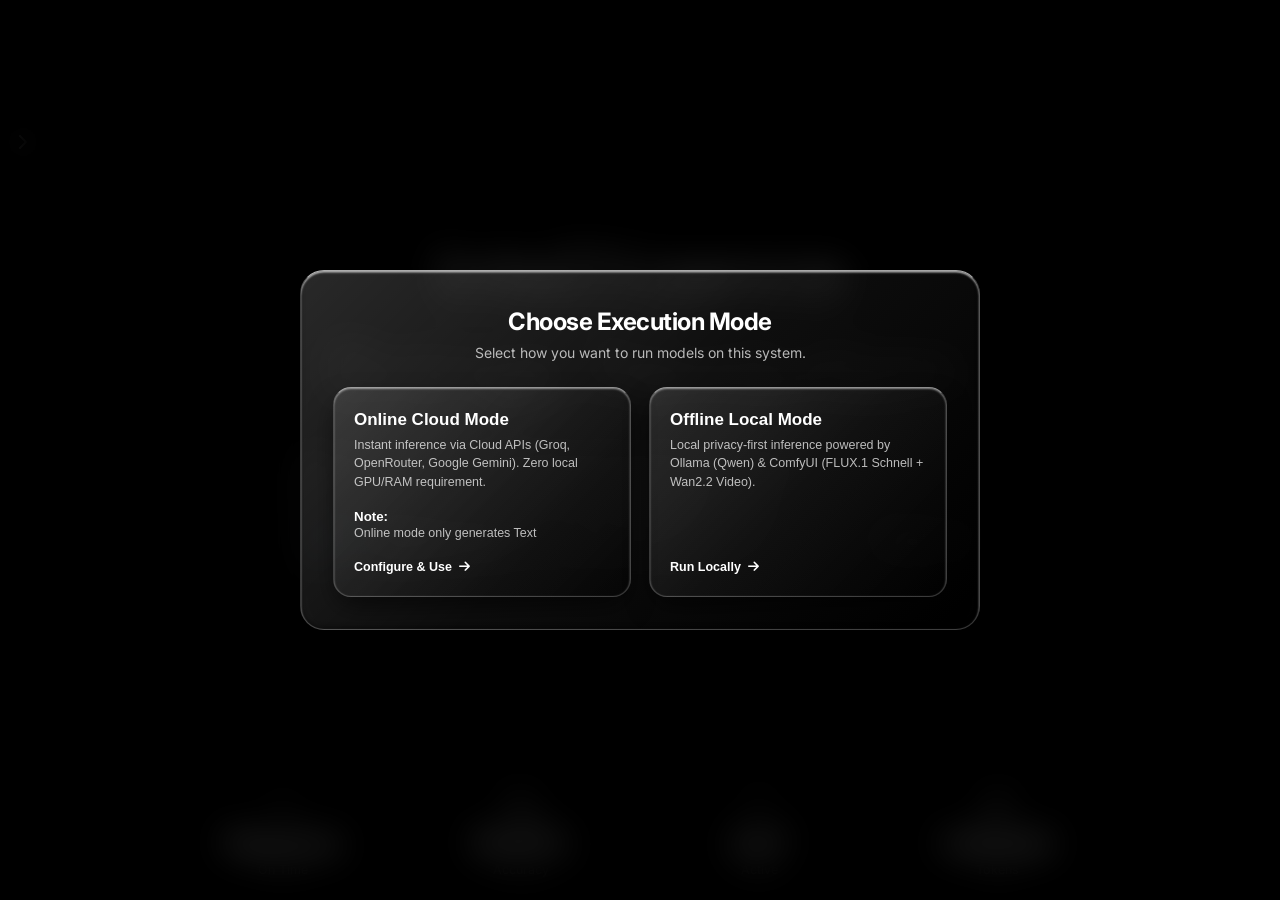
==== commit 77f37a5e: "New updates in feature done on 30 Oct 26" ====
--- a/index.html
+++ b/index.html
@@ -100,9 +100,7 @@
         <!-- 3D Glass Clear All Confirmation Modal -->
         <div class="glass-confirm-overlay" id="clear-confirm-modal" hidden>
           <div class="glass-confirm-box">
-            <div class="glass-confirm-icon">
-              <i class="fa-solid fa-triangle-exclamation"></i>
-            </div>
+            
             <div class="glass-confirm-title">Clear all chats?</div>
             <div class="glass-confirm-desc">Are you sure to clear all the chats? It will delete all the chat history.</div>
             <div class="glass-confirm-actions">
@@ -169,6 +167,14 @@
             <span>Roll Back</span>
           </button>
         </div>
+      </div>
+
+      <!-- Drawer Bottom: Switch to Online / Offline Mode Toggle Button -->
+      <div class="drawer-mode-switch-wrapper">
+        <button type="button" class="drawer-mode-toggle-btn" id="drawer-mode-toggle-btn" title="Toggle between Online Cloud & Offline Local Mode">
+          <i class="fa-solid fa-cloud" id="drawer-toggle-icon"></i>
+          <span id="drawer-toggle-text">Switch to Online</span>
+        </button>
       </div>
     </div>
   </aside>
@@ -304,17 +310,7 @@
 
               
 
-                  <!-- Cybersecurity Model -->
-                  <div class="model-option" data-model="cybersecurity" role="option">
-                    <div class="model-option-icon cyber-icon">
-                      <i class="fa-solid fa-shield-halved"></i>
-                    </div>
-                    <div class="model-option-details">
-                      <div class="model-option-title">Cybersecurity Model</div>
-                      <div class="model-option-desc">Exploit analysis, CVE auditing & SecOps</div>
-                    </div>
-                    <i class="fa-solid fa-check model-option-check"></i>
-                  </div>
+
 
                   <!-- Image Generation Model (FLUX.1 Schnell fp8) -->
                   <div class="model-option" data-model="image-gen" role="option">
@@ -422,6 +418,160 @@
     </footer>
   </div>
 
+  <!-- 3D Glass Mode Selection & API Key Configuration Modals -->
+  <!-- 1. Welcome Glass Modal (Online or Offline Choice) -->
+  <div class="mode-modal-backdrop" id="mode-welcome-modal" style="display: none;">
+    <div class="mode-modal-glass">
+      <div class="mode-modal-header">
+       
+        <h2>Choose Execution Mode</h2>
+        <p>Select how you want to run models on this system.</p>
+      </div>
+
+      <div class="mode-modal-cards-row">
+        <!-- Online Card -->
+        <button type="button" class="mode-choice-card" id="choose-online-mode-btn">
+        
+          <h3>Online Cloud Mode</h3>
+          
+          <p>Instant inference via Cloud APIs (Groq, OpenRouter, Google Gemini). Zero local GPU/RAM requirement.</p>
+          <b>Note:</b>
+          <p>Online mode only generates Text</p>
+          <div class="mode-card-cta">
+            <span>Configure &amp; Use</span>
+            <i class="fa-solid fa-arrow-right"></i>
+          </div>
+        </button>
+
+        <!-- Offline Card -->
+        <button type="button" class="mode-choice-card" id="choose-offline-mode-btn">
+          <h3>Offline Local Mode</h3>
+          <p>Local privacy-first inference powered by Ollama (Qwen) &amp; ComfyUI (FLUX.1 Schnell + Wan2.2 Video).</p>
+          <div class="mode-card-cta">
+            <span>Run Locally</span>
+            <i class="fa-solid fa-arrow-right"></i>
+          </div>
+        </button>
+      </div>
+    </div>
+  </div>
+
+  <!-- 2. Online API Keys Configuration Modal -->
+  <div class="mode-modal-backdrop" id="online-keys-modal" style="display: none;">
+    <div class="mode-modal-glass keys-modal-glass">
+      <button type="button" class="mode-modal-close-btn" id="close-keys-modal-btn" aria-label="Close">
+        <i class="fa-solid fa-xmark"></i>
+      </button>
+
+      <div class="mode-modal-header">
+      
+        <h2>Connect Cloud API Keys</h2>
+        <p>Enter your API key(s). Keys are securely used for this session.</p>
+      </div>
+
+      <div class="api-keys-form">
+        <!-- Groq API Key -->
+        <div class="api-key-group">
+          <label for="groq-api-key-input">
+          
+            <span>Groq API Key (Ultra-fast Llama &amp; Qwen)</span>
+          </label>
+          <input
+            type="password"
+            id="groq-api-key-input"
+            class="api-key-input"
+            placeholder="gsk_..."
+            autocomplete="off"
+          />
+        </div>
+
+        <!-- OpenRouter API Key -->
+        <div class="api-key-group">
+          <label for="openrouter-api-key-input">
+           
+            <span>OpenRouter API Key (Qwen, Claude, Mistral)</span>
+          </label>
+          <input
+            type="password"
+            id="openrouter-api-key-input"
+            class="api-key-input"
+            placeholder="sk-or-v1-..."
+            autocomplete="off"
+          />
+        </div>
+
+        <!-- Gemini API Key -->
+        <div class="api-key-group">
+          <label for="gemini-api-key-input">
+            
+            <span>Google Gemini API Key (Multimodal Vision &amp; Text)</span>
+          </label>
+          <input
+            type="password"
+            id="gemini-api-key-input"
+            class="api-key-input"
+            placeholder="AIzaSy..."
+            autocomplete="off"
+          />
+        </div>
+
+        <p class="api-keys-note">
+          <i class="fa-solid fa-circle-info"></i>
+          At least one API key is required. Groq is free and recommended for instant testing.
+        </p>
+
+        <div class="api-keys-actions">
+          <button type="button" class="api-key-save-btn" id="save-api-keys-btn">
+            <i class="fa-solid fa-plus"></i>
+            <span>Add &amp; Enable Online Mode</span>
+          </button>
+        </div>
+      </div>
+    </div>
+  </div>
+
+  <!-- 3. Offline Setup Alert Modal (when offline models are not found) -->
+  <div class="mode-modal-backdrop" id="offline-alert-modal" style="display: none;">
+    <div class="mode-modal-glass alert-modal-glass">
+      <div class="mode-modal-header">
+      
+        <h2>Offline Models Not Detected</h2>
+        <p class="alert-desc">
+          Offline models are not there. Please download them and make the connection setup.
+        </p>
+      </div>
+
+      <div class="offline-guide-box">
+        <p>To make the connection setup, read the <a href="/readme" target="_blank" rel="noopener noreferrer" class="readme-link" title="Open README.md in new tab"><strong>README.md</strong> <i class="fa-solid fa-arrow-up-right-from-square" style="font-size: 11px; margin-left: 3px;"></i></a> which is inside the project directory.</p>
+        <div class="guide-steps">
+          <div class="guide-step-item">
+            <i class="fa-solid fa-check"></i>
+            <span>1. Start Ollama with Qwen Coder model (Port 11434)</span>
+          </div>
+          <div class="guide-step-item">
+            <i class="fa-solid fa-check"></i>
+            <span>2. Start ComfyUI Desktop for Flux and Wan 2.2 (Port 8188)</span>
+          </div>
+          <div class="guide-step-item">
+            <i class="fa-solid fa-check"></i>
+            <span>3. Verify model safetensors in respective folders</span>
+          </div>
+        </div>
+      </div>
+
+      <div class="alert-actions">
+        <button type="button" class="alert-btn secondary-btn" id="alert-use-online-btn">
+          <i class="fa-solid fa-cloud"></i>
+          <span>Use Online Mode Instead</span>
+        </button>
+        <button type="button" class="alert-btn primary-btn" id="alert-retry-offline-btn">
+          <i class="fa-solid fa-rotate"></i>
+          <span>I Have Set It Up (Retry)</span>
+        </button>
+      </div>
+    </div>
+  </div>
+
   <script src="main.js"></script>
 </body>
 </html>
--- a/styles.css
+++ b/styles.css
@@ -1134,6 +1134,7 @@
   width: 100%;
   margin-top: 4px;
   margin-bottom: 2px;
+  
 }
 
 .prompt-attachments-container[hidden] {
@@ -1174,7 +1175,7 @@
 }
 
 .attachment-chip-icon {
-  color: #38bdf8;
+  
   font-size: 12px;
 }
 
@@ -1949,6 +1950,17 @@
   z-index: 25;
 }
 
+/* Ensure scroll down button is strictly hidden when no chat is active or answer card is hidden */
+body:not(.chat-active) .ai-scroll-btn-wrapper,
+body:not(.chat-active) .ai-scroll-bottom-btn,
+.ai-response-box[hidden] ~ .ai-scroll-btn-wrapper,
+.ai-response-box[hidden] ~ .ai-scroll-btn-wrapper .ai-scroll-bottom-btn {
+  display: none !important;
+  opacity: 0 !important;
+  visibility: hidden !important;
+  pointer-events: none !important;
+}
+
 /* Scroll-to-Bottom Logo (Logo only, No Button Card, Smooth Floating Motion) */
 .ai-scroll-bottom-btn {
   position: absolute;
@@ -2091,58 +2103,165 @@
   font-family: var(--font-sans);
   font-size: 14.5px;
   line-height: 1.65;
-  color: #f3f4f6;
+  color: #ffffff;
   text-align: left;
 }
 
-.ai-response-text p {
-  margin: 0 0 10px 0;
-}
-
-.ai-response-text p:last-child {
+/* Glass-white text selection (prevents browser default blue highlight) */
+.ai-response-box ::selection,
+.ai-response-text ::selection,
+.ai-response-scroll ::selection,
+.turn-answer-body ::selection,
+.code-box ::selection,
+.code-box-pre ::selection,
+.code-box-pre code ::selection {
+  background: rgba(255, 255, 255, 0.25);
+  color: #ffffff !important;
+}
+
+.ai-response-text p,
+.turn-answer-body p {
+  margin: 0 0 12px 0;
+  color: #ffffff;
+}
+
+.ai-response-text p:last-child,
+.turn-answer-body p:last-child {
   margin-bottom: 0;
 }
 
 .ai-response-text h1,
 .ai-response-text h2,
-.ai-response-text h3 {
-  color: #ffffff;
-  margin: 14px 0 6px 0;
+.ai-response-text h3,
+.ai-response-text h4,
+.turn-answer-body h1,
+.turn-answer-body h2,
+.turn-answer-body h3,
+.turn-answer-body h4 {
+  color: #ffffff !important;
+  margin: 16px 0 8px 0;
   font-weight: 600;
   letter-spacing: -0.01em;
 }
 
-.ai-response-text h1 { font-size: 1.25em; border-bottom: 1px solid rgba(255, 255, 255, 0.1); padding-bottom: 4px; }
-.ai-response-text h2 { font-size: 1.15em; border-bottom: 1px solid rgba(255, 255, 255, 0.08); padding-bottom: 4px; }
-.ai-response-text h3 { font-size: 1.05em; color: #93c5fd; }
+.ai-response-text h1, .turn-answer-body h1 { font-size: 1.3em; border-bottom: 1px solid rgba(255, 255, 255, 0.14); padding-bottom: 5px; }
+.ai-response-text h2, .turn-answer-body h2 { font-size: 1.18em; border-bottom: 1px solid rgba(255, 255, 255, 0.1); padding-bottom: 4px; }
+.ai-response-text h3, .turn-answer-body h3 { font-size: 1.08em; color: #ffffff !important; }
+.ai-response-text h4, .turn-answer-body h4 { font-size: 1.02em; color: #ffffff !important; }
 
 .ai-response-text ul,
-.ai-response-text ol {
-  margin: 6px 0 12px 22px;
+.ai-response-text ol,
+.turn-answer-body ul,
+.turn-answer-body ol {
+  margin: 8px 0 14px 22px;
   padding: 0;
-}
-
-.ai-response-text li {
-  margin-bottom: 4px;
-}
-
-.ai-response-text strong {
+  color: #ffffff;
+}
+
+.ai-response-text li,
+.turn-answer-body li {
+  margin-bottom: 6px;
+  line-height: 1.6;
+  color: #ffffff;
+}
+
+.ai-response-text li:last-child,
+.turn-answer-body li:last-child {
+  margin-bottom: 0;
+}
+
+.ai-response-text strong,
+.turn-answer-body strong {
   color: #ffffff;
   font-weight: 600;
 }
 
-.ai-response-text .inline-code {
+.ai-response-text em,
+.turn-answer-body em {
+  color: #ffffff;
+}
+
+.ai-response-text a,
+.turn-answer-body a {
+  color: #ffffff !important;
+  text-decoration: underline;
+  text-decoration-color: rgba(255, 255, 255, 0.6);
+  transition: opacity 0.2s ease;
+}
+
+.ai-response-text a:hover,
+.turn-answer-body a:hover {
+  opacity: 0.85;
+}
+
+.ai-response-text .inline-code,
+.turn-answer-body .inline-code {
   background: rgba(255, 255, 255, 0.12);
-  border: 1px solid rgba(255, 255, 255, 0.18);
+  border: 1px solid rgba(255, 255, 255, 0.22);
   padding: 2px 7px;
   border-radius: 5px;
   font-family: "Cascadia Code", "Fira Code", Consolas, monospace;
   font-size: 0.9em;
-  color: #67e8f9;
+  color: #ffffff !important;
+}
+
+.ai-response-text blockquote,
+.turn-answer-body blockquote {
+  margin: 12px 0;
+  padding: 8px 16px;
+  border-left: 3px solid rgba(255, 255, 255, 0.5);
+  background: rgba(255, 255, 255, 0.05);
+  border-radius: 0 8px 8px 0;
+  color: #ffffff !important;
+  font-style: italic;
+}
+
+.ai-response-text hr.ai-divider,
+.turn-answer-body hr.ai-divider {
+  border: none;
+  height: 1px;
+  background: rgba(255, 255, 255, 0.15);
+  margin: 16px 0;
+}
+
+/* Structured Markdown Tables */
+.ai-table-wrapper {
+  width: 100%;
+  overflow-x: auto;
+  margin: 14px 0;
+  border-radius: 8px;
+  border: 1px solid rgba(255, 255, 255, 0.15);
+  background: rgba(255, 255, 255, 0.03);
+}
+
+.ai-table {
+  width: 100%;
+  border-collapse: collapse;
+  font-size: 13.5px;
+  text-align: left;
+  color: #ffffff;
+}
+
+.ai-table th {
+  background: rgba(255, 255, 255, 0.1);
+  color: #ffffff !important;
+  font-weight: 600;
+  padding: 9px 14px;
+  border-bottom: 1px solid rgba(255, 255, 255, 0.2);
+}
+
+.ai-table td {
+  padding: 8px 14px;
+  border-bottom: 1px solid rgba(255, 255, 255, 0.08);
+  color: #ffffff !important;
+}
+
+.ai-table tr:last-child td {
+  border-bottom: none;
 }
 
 /* ==========================================================================
-   Code Box Container (Organized, Syntax-Highlighted Code Snippets)
+   Code Box Container (Organized, Clean White Code Snippets)
    ========================================================================== */
 .code-box {
   margin: 12px 0 16px 0;
@@ -2172,7 +2291,11 @@
   font-weight: 600;
   text-transform: uppercase;
   letter-spacing: 0.05em;
-  color: #93c5fd;
+  color: #ffffff !important;
+}
+
+.code-box-lang i {
+  color: #ffffff !important;
 }
 
 .code-copy-btn {
@@ -2181,7 +2304,7 @@
   gap: 6px;
   background: rgba(255, 255, 255, 0.08);
   border: 1px solid rgba(255, 255, 255, 0.15);
-  color: #c4c2c3;
+  color: #ffffff !important;
   cursor: pointer;
   padding: 4px 10px;
   font-size: 11.5px;
@@ -2192,7 +2315,7 @@
 
 .code-copy-btn:hover {
   background: rgba(255, 255, 255, 0.18);
-  color: #ffffff;
+  color: #ffffff !important;
   border-color: rgba(255, 255, 255, 0.35);
 }
 
@@ -2203,7 +2326,7 @@
   font-family: "Cascadia Code", "Fira Code", Consolas, "Courier New", monospace;
   font-size: 13.5px;
   line-height: 1.55;
-  color: #e6edf3;
+  color: #ffffff !important;
   background: transparent;
 }
 
@@ -2211,15 +2334,16 @@
   font-family: inherit;
   font-size: inherit;
   white-space: pre;
-}
-
-/* Syntax Highlighting Tokens */
-.tok-kw { color: #ff7b72; font-weight: 600; }
-.tok-fn { color: #d2a8ff; }
-.tok-str { color: #a5d6ff; }
-.tok-num { color: #79c0ff; }
-.tok-comment { color: #8b949e; font-style: italic; }
-.tok-type { color: #ffa657; }
+  color: #ffffff !important;
+}
+
+/* Syntax Highlighting Tokens - Pure White (No Blue Highlighting) */
+.tok-kw { color: #ffffff !important; font-weight: 600; }
+.tok-fn { color: #ffffff !important; }
+.tok-str { color: #ffffff !important; }
+.tok-num { color: #ffffff !important; }
+.tok-comment { color: rgba(255, 255, 255, 0.72) !important; font-style: italic; }
+.tok-type { color: #ffffff !important; }
 
 /* ==========================================================================
    AI Generated Image Card (FLUX.1 Schnell fp8 via ComfyUI)
@@ -3595,3 +3719,518 @@
 .rollback-btn:active {
   transform: translateY(1px) scale(0.99);
 }
+
+/* ==========================================================================
+   Drawer Bottom: Switch to Online / Offline Mode Toggle Button
+   ========================================================================== */
+.drawer-mode-switch-wrapper {
+  margin-top: auto;
+  padding-top: 14px;
+  border-top: 1px solid rgba(255, 255, 255, 0.12);
+  display: flex;
+  justify-content: center;
+  align-items: center;
+  width: 100%;
+}
+
+.drawer-mode-toggle-btn {
+  display: inline-flex;
+  align-items: center;
+  justify-content: center;
+  gap: 10px;
+  width: 100%;
+  padding: 13px 20px;
+  border-radius: 14px;
+  background: linear-gradient(
+    135deg,
+    rgba(255, 255, 255, 0.22) 0%,
+    rgba(255, 255, 255, 0.08) 50%,
+    rgba(0, 0, 0, 0.35) 100%
+  );
+  backdrop-filter: blur(20px) saturate(180%);
+  -webkit-backdrop-filter: blur(20px) saturate(180%);
+  border: 1px solid rgba(255, 255, 255, 0.28);
+  border-top: 1.5px solid rgba(255, 255, 255, 0.7);
+  box-shadow:
+    0 10px 24px -4px rgba(0, 0, 0, 0.6),
+    inset 0 1.5px 2px rgba(255, 255, 255, 0.65),
+    inset 0 -1.5px 3px rgba(0, 0, 0, 0.35);
+  color: #ffffff;
+  font-family: var(--font-sans);
+  font-size: 14px;
+  font-weight: 600;
+  cursor: pointer;
+  user-select: none;
+  transition: none;
+}
+
+.drawer-mode-toggle-btn:hover,
+.drawer-mode-toggle-btn:active,
+.drawer-mode-toggle-btn:focus {
+  transform: none;
+  background: linear-gradient(
+    135deg,
+    rgba(255, 255, 255, 0.22) 0%,
+    rgba(255, 255, 255, 0.08) 50%,
+    rgba(0, 0, 0, 0.35) 100%
+  );
+  border-color: rgba(255, 255, 255, 0.28);
+  border-top-color: rgba(255, 255, 255, 0.7);
+  box-shadow:
+    0 10px 24px -4px rgba(0, 0, 0, 0.6),
+    inset 0 1.5px 2px rgba(255, 255, 255, 0.65),
+    inset 0 -1.5px 3px rgba(0, 0, 0, 0.35);
+}
+
+.drawer-mode-toggle-btn i {
+  color: #ffffff;
+  font-size: 15px;
+  transition: none;
+}
+
+.drawer-mode-toggle-btn:hover i,
+.drawer-mode-toggle-btn:active i,
+.drawer-mode-toggle-btn:focus i {
+  color: #ffffff;
+  transform: none;
+}
+
+/* ==========================================================================
+   3D Glass Modal Overlay Backdrop & Dialogs
+   ========================================================================== */
+.mode-modal-backdrop {
+  position: fixed;
+  inset: 0;
+  z-index: 99999;
+  background: rgba(0, 0, 0, 0.72);
+  backdrop-filter: blur(18px) saturate(140%);
+  -webkit-backdrop-filter: blur(18px) saturate(140%);
+  display: flex;
+  align-items: center;
+  justify-content: center;
+  padding: 20px;
+  animation: modalFadeIn 0.15s cubic-bezier(0.16, 1, 0.3, 1) forwards;
+}
+
+@keyframes modalFadeIn {
+  from {
+    opacity: 0;
+    transform: scale(0.96);
+  }
+  to {
+    opacity: 1;
+    transform: scale(1);
+  }
+}
+
+.mode-modal-glass {
+  position: relative;
+  width: 100%;
+  max-width: 680px;
+  padding: 36px 32px 32px 32px;
+  background: linear-gradient(
+    135deg,
+    rgba(255, 255, 255, 0.16) 0%,
+    rgba(255, 255, 255, 0.05) 50%,
+    rgba(0, 0, 0, 0.45) 100%
+  );
+  backdrop-filter: blur(28px) saturate(200%);
+  -webkit-backdrop-filter: blur(28px) saturate(200%);
+  border: 1px solid rgba(255, 255, 255, 0.22);
+  border-top: 1.5px solid rgba(255, 255, 255, 0.65);
+  border-radius: 24px;
+  box-shadow:
+    0 24px 60px -12px rgba(0, 0, 0, 0.85),
+    0 8px 24px -4px rgba(0, 0, 0, 0.5),
+    inset 0 1.5px 2px rgba(255, 255, 255, 0.65),
+    inset 0 -2px 4px rgba(0, 0, 0, 0.4);
+  color: #ffffff;
+  text-align: center;
+}
+
+.keys-modal-glass,
+.alert-modal-glass {
+  max-width: 560px;
+}
+
+.mode-modal-close-btn {
+  position: absolute;
+  top: 18px;
+  right: 18px;
+  background: transparent;
+  border: none;
+  outline: none;
+  box-shadow: none;
+  color: rgba(255, 255, 255, 0.55);
+  cursor: pointer;
+  display: flex;
+  align-items: center;
+  justify-content: center;
+  font-size: 16px;
+  padding: 4px;
+  transition: none;
+}
+
+.mode-modal-close-btn:hover,
+.mode-modal-close-btn:active,
+.mode-modal-close-btn:focus {
+  background: transparent;
+  border: none;
+  outline: none;
+  box-shadow: none;
+  color: rgba(255, 255, 255, 0.55);
+  transform: none;
+}
+
+.mode-modal-header {
+  margin-bottom: 26px;
+}
+
+.mode-modal-icon-badge {
+  width: 52px;
+  height: 52px;
+  margin: 0 auto 16px auto;
+  border-radius: 16px;
+  display: flex;
+  align-items: center;
+  justify-content: center;
+  font-size: 22px;
+  background: linear-gradient(135deg, rgba(56, 189, 248, 0.3) 0%, rgba(56, 189, 248, 0.08) 100%);
+  border: 1px solid rgba(56, 189, 248, 0.4);
+  border-top: 1.5px solid rgba(56, 189, 248, 0.8);
+  color: #38bdf8;
+  box-shadow: 0 8px 20px rgba(56, 189, 248, 0.25);
+}
+
+.mode-modal-icon-badge.cloud-badge {
+  background: linear-gradient(135deg, rgba(168, 85, 247, 0.3) 0%, rgba(168, 85, 247, 0.08) 100%);
+  border-color: rgba(168, 85, 247, 0.4);
+  border-top-color: rgba(168, 85, 247, 0.8);
+  color: #c084fc;
+  box-shadow: 0 8px 20px rgba(168, 85, 247, 0.25);
+}
+
+.mode-modal-icon-badge.warning-badge {
+  background: linear-gradient(135deg, rgba(245, 158, 11, 0.3) 0%, rgba(245, 158, 11, 0.08) 100%);
+  border-color: rgba(245, 158, 11, 0.4);
+  border-top-color: rgba(245, 158, 11, 0.8);
+  color: #fbbf24;
+  box-shadow: 0 8px 20px rgba(245, 158, 11, 0.25);
+}
+
+.mode-modal-header h2 {
+  font-size: 24px;
+  font-weight: 700;
+  letter-spacing: -0.02em;
+  margin: 0 0 8px 0;
+  color: #ffffff;
+}
+
+.mode-modal-header p {
+  font-size: 14px;
+  color: rgba(255, 255, 255, 0.7);
+  margin: 0;
+}
+
+.mode-modal-cards-row {
+  display: grid;
+  grid-template-columns: 1fr 1fr;
+  gap: 18px;
+}
+
+@media (max-width: 640px) {
+  .mode-modal-cards-row {
+    grid-template-columns: 1fr;
+  }
+}
+
+.mode-choice-card {
+  display: flex;
+  flex-direction: column;
+  align-items: flex-start;
+  text-align: left;
+  padding: 22px 20px;
+  border-radius: 18px;
+  background: linear-gradient(
+    135deg,
+    rgba(255, 255, 255, 0.12) 0%,
+    rgba(255, 255, 255, 0.04) 50%,
+    rgba(0, 0, 0, 0.35) 100%
+  );
+  border: 1px solid rgba(255, 255, 255, 0.2);
+  border-top: 1.5px solid rgba(255, 255, 255, 0.55);
+  box-shadow:
+    0 12px 28px -6px rgba(0, 0, 0, 0.65),
+    inset 0 1px 2px rgba(255, 255, 255, 0.5);
+  color: #ffffff;
+  cursor: pointer;
+  transition: all 0.25s cubic-bezier(0.16, 1, 0.3, 1);
+  text-decoration: none;
+}
+
+.mode-choice-card:hover {
+  
+  background: linear-gradient(
+    135deg,
+    rgba(255, 255, 255, 0.2) 0%,
+    rgba(255, 255, 255, 0.08) 50%,
+    rgba(0, 0, 0, 0.4) 100%
+  );
+  border-color: rgba(255, 255, 255, 0.38);
+  border-top-color: #ffffff;
+  box-shadow:
+    0 18px 36px -6px rgba(0, 0, 0, 0.75),
+    0 0 20px rgba(56, 189, 248, 0.2),
+    inset 0 1.5px 3px rgba(255, 255, 255, 0.75);
+}
+
+.mode-card-chip {
+  display: inline-flex;
+  align-items: center;
+  gap: 6px;
+  padding: 4px 10px;
+  border-radius: 999px;
+  font-size: 11px;
+  font-weight: 600;
+  margin-bottom: 12px;
+}
+
+.online-chip {
+  background: rgba(56, 189, 248, 0.18);
+  border: 1px solid rgba(56, 189, 248, 0.35);
+  color: #38bdf8;
+}
+
+.offline-chip {
+  background: rgba(255, 255, 255, 0.1);
+  border: 1px solid rgba(255, 255, 255, 0.25);
+  color: #e2e8f0;
+}
+
+.mode-choice-card h3 {
+  font-size: 17px;
+  font-weight: 700;
+  margin: 0 0 6px 0;
+  color: #ffffff;
+}
+
+.mode-choice-card p {
+  font-size: 12.5px;
+  line-height: 1.45;
+  color: rgba(255, 255, 255, 0.72);
+  margin: 0 0 18px 0;
+  flex: 1;
+}
+
+.mode-card-cta {
+  display: inline-flex;
+  align-items: center;
+  gap: 7px;
+  font-size: 12.5px;
+  font-weight: 600;
+  
+}
+
+/* ==========================================================================
+   API Keys Form
+   ========================================================================== */
+.api-keys-form {
+  display: flex;
+  flex-direction: column;
+  gap: 16px;
+  text-align: left;
+}
+
+.api-key-group {
+  display: flex;
+  flex-direction: column;
+  gap: 6px;
+}
+
+.api-key-group label {
+  display: flex;
+  align-items: center;
+  gap: 8px;
+  font-size: 12.5px;
+  font-weight: 600;
+  color: rgba(255, 255, 255, 0.9);
+}
+
+.api-key-input {
+  width: 100%;
+  padding: 10px 14px;
+  border-radius: 10px;
+  background: rgba(0, 0, 0, 0.45);
+  border: 1px solid rgba(255, 255, 255, 0.18);
+  border-top: 1px solid rgba(255, 255, 255, 0.3);
+  color: #ffffff;
+  font-family: monospace;
+  font-size: 13px;
+  outline: none;
+  transition: all 0.2s ease;
+  box-sizing: border-box;
+}
+
+.api-key-input:focus {
+  border-color: rgba(56, 189, 248, 0.6);
+  box-shadow: 0 0 12px rgba(56, 189, 248, 0.3);
+}
+
+.api-keys-note {
+  font-size: 12px;
+  color: rgba(255, 255, 255, 0.6);
+  margin: 0;
+  display: flex;
+  align-items: center;
+  gap: 6px;
+}
+
+.api-keys-actions {
+  display: flex;
+  justify-content: flex-end;
+  margin-top: 8px;
+}
+
+.api-key-save-btn {
+  display: inline-flex;
+  align-items: center;
+  gap: 8px;
+  padding: 12px 24px;
+  
+  background: linear-gradient(135deg, rgba(56, 189, 248, 0.3) 0%, rgba(56, 189, 248, 0.12) 100%);
+  border: 1px solid rgba(56, 189, 248, 0.45);
+  
+  color: #ffffff;
+  font-weight: 600;
+  font-size: 13.5px;
+  cursor: pointer;
+  
+
+
+
+  position: relative;
+  border-radius: 20px;
+  background: linear-gradient(
+    135deg,
+    rgba(255, 255, 255, 0.14) 0%,
+    rgba(255, 255, 255, 0.04) 40%,
+    rgba(0, 0, 0, 0.3) 100%
+  );
+  backdrop-filter: blur(28px) saturate(190%);
+  -webkit-backdrop-filter: blur(28px) saturate(190%);
+  border: 1px solid rgba(255, 255, 255, 0.22);
+  border-top: 1px solid rgba(255, 255, 255, 0.45);
+  box-shadow:
+    0 24px 50px -12px rgba(0, 0, 0, 0.8),
+    0 12px 24px -8px rgba(0, 0, 0, 0.6),
+    inset 0 1px 2px rgba(255, 255, 255, 0.5),
+    inset 0 -2px 6px rgba(0, 0, 0, 0.4);
+  transform: translateZ(2px);
+ 
+  overflow: visible !important;
+}
+
+
+
+/*.api-key-save-btn:hover {
+  transform: translateY(-2px);
+  background: linear-gradient(135deg, rgba(56, 189, 248, 0.45) 0%, rgba(56, 189, 248, 0.2) 100%);
+  box-shadow: 0 12px 26px rgba(56, 189, 248, 0.4);
+}*/
+
+/* ==========================================================================
+   Offline Alert Modal Box
+   ========================================================================== */
+.offline-guide-box {
+  background: rgba(0, 0, 0, 0.35);
+  border: 1px solid rgba(255, 255, 255, 0.12);
+  border-radius: 14px;
+  padding: 16px 18px;
+  margin-bottom: 22px;
+  text-align: left;
+}
+
+.offline-guide-box p {
+  font-size: 13px;
+  margin: 0 0 10px 0;
+  color: rgba(255, 255, 255, 0.85);
+}
+
+.readme-link {
+  color: #38bdf8;
+  text-decoration: underline;
+  text-underline-offset: 3px;
+  font-weight: 600;
+  display: inline-flex;
+  align-items: center;
+  transition: color 0.2s ease;
+}
+
+.readme-link:hover {
+  color: #7dd3fc;
+  text-decoration: underline;
+}
+
+.guide-steps {
+  display: flex;
+  flex-direction: column;
+  gap: 8px;
+}
+
+.guide-step-item {
+  display: flex;
+  align-items: center;
+  gap: 8px;
+  font-size: 12.5px;
+  color: rgba(255, 255, 255, 0.7);
+}
+
+.guide-step-item i {
+  color: #38bdf8;
+  font-size: 11px;
+}
+
+.alert-actions {
+  display: flex;
+  gap: 12px;
+  justify-content: center;
+  align-items: center;
+  flex-wrap: wrap;
+}
+
+.alert-btn {
+  display: inline-flex;
+  align-items: center;
+  gap: 8px;
+  padding: 11px 18px;
+  border-radius: 12px;
+  font-size: 13px;
+  font-weight: 600;
+  cursor: pointer;
+  transition: all 0.2s ease;
+}
+
+.alert-btn.primary-btn {
+  background: linear-gradient(135deg, rgba(255, 255, 255, 0.22) 0%, rgba(255, 255, 255, 0.08) 100%);
+  border: 1px solid rgba(255, 255, 255, 0.3);
+  border-top: 1.5px solid rgba(255, 255, 255, 0.6);
+  color: #ffffff;
+}
+
+.alert-btn.primary-btn:hover {
+  background: rgba(255, 255, 255, 0.28);
+  
+}
+
+.alert-btn.secondary-btn {
+  background: linear-gradient(135deg, rgba(255, 255, 255, 0.22) 0%, rgba(255, 255, 255, 0.08) 100%);
+  border: 1px solid rgba(255, 255, 255, 0.3);
+  border-top: 1.5px solid rgba(255, 255, 255, 0.6);
+  color: #ffffff;
+}
+
+
+.alert-btn.secondary-btn:hover {
+  background: rgba(255, 255, 255, 0.28);
+  
+}
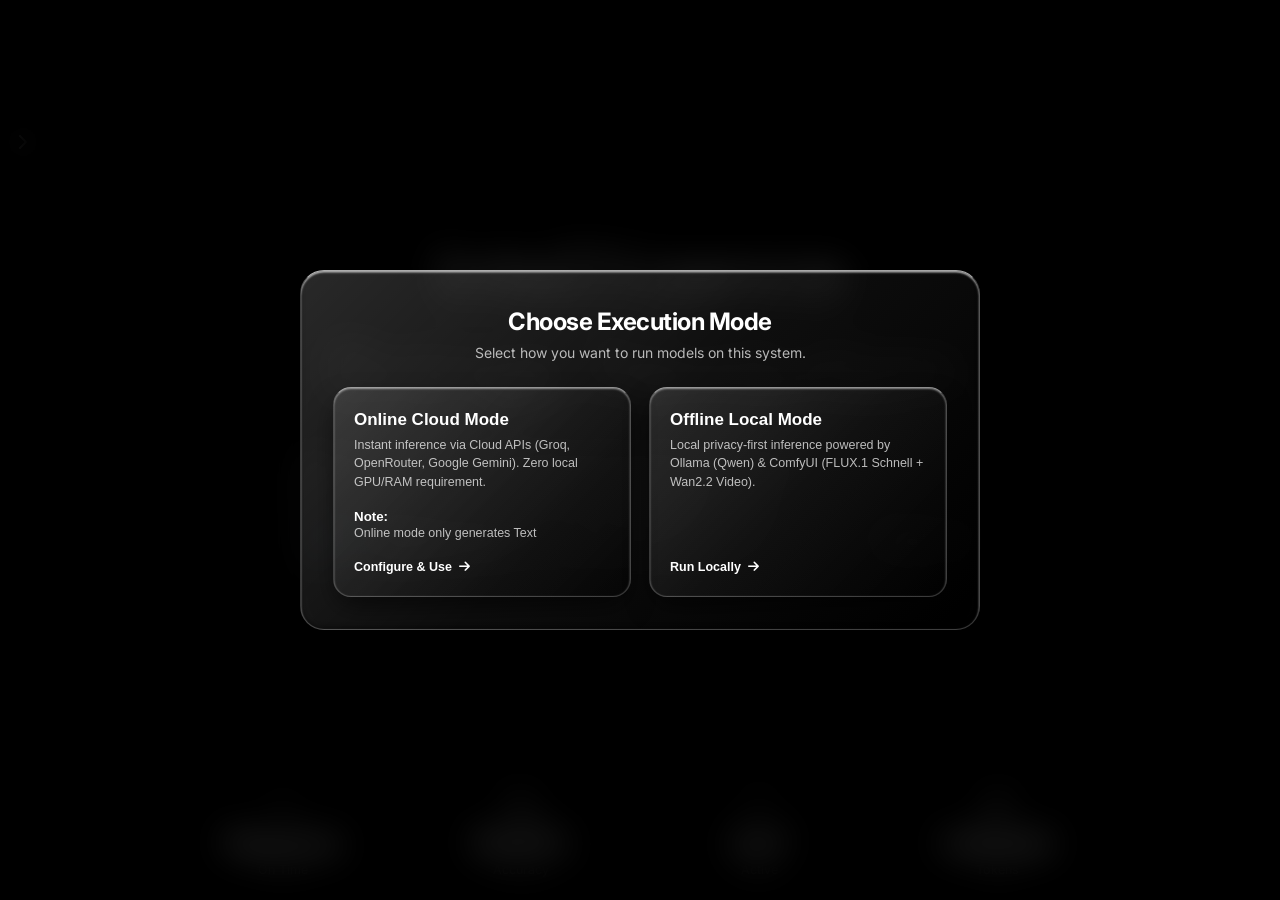
==== commit c2bb9065: "new upadtes in feature don on 30 oct 26" ====
--- a/index.html
+++ b/index.html
@@ -428,7 +428,7 @@
         <p>Select how you want to run models on this system.</p>
       </div>
 
-      <div class="mode-modal-cards-row">
+      <div class="mode-modal-cards-row" id="mode-cards-row">
         <!-- Online Card -->
         <button type="button" class="mode-choice-card" id="choose-online-mode-btn">
         
@@ -452,6 +452,15 @@
             <i class="fa-solid fa-arrow-right"></i>
           </div>
         </button>
+      </div>
+
+      <!-- Running is in progress below the online cloud mode and offline local mode (no card) -->
+      <div class="running-progress-inline" id="running-progress-card" style="display: none;">
+        <div class="running-progress-spinner"></div>
+        <div class="running-progress-text-group">
+          <span class="running-progress-text" id="offline-status-title">Running is in progress</span>
+          <span class="running-progress-sub" id="offline-status-sub">Running Ollama and ComfyUI...</span>
+        </div>
       </div>
     </div>
   </div>
--- a/styles.css
+++ b/styles.css
@@ -106,118 +106,6 @@
   }
 }
 
-/* Circular Logo */
-.logo-btn {
-  width: clamp(40px, 4.4vw, 46px);
-  height: clamp(40px, 4.4vw, 46px);
-  border-radius: 50%;
-  background: #ffffff;
-  box-shadow: var(--nav-shadow);
-  display: grid;
-  place-items: center;
-  padding: 0;
-  border: none;
-  cursor: pointer;
-  flex-shrink: 0;
-  text-decoration: none;
-  transition: transform 0.25s cubic-bezier(0.22, 1, 0.36, 1);
-}
-
-.logo-btn:hover {
-  transform: scale(1.04);
-}
-
-.logo-btn img {
-  width: 72%;
-  height: 72%;
-  object-fit: contain;
-  display: block;
-}
-
-/* White Nav Pill */
-.nav-pill {
-  background: #ffffff;
-  height: clamp(44px, 5.2vw, 48px);
-  max-width: 430px;
-  flex: 1;
-  padding: 4px 8px;
-  border-radius: 999px;
-  box-shadow: var(--nav-shadow);
-  display: flex;
-  align-items: center;
-  justify-content: space-around;
-  box-sizing: border-box;
-}
-
-.nav-link {
-  position: relative;
-  display: inline-flex;
-  align-items: center;
-  justify-content: center;
-  height: 100%;
-  padding: 0 clamp(8px, 1.2vw, 14px);
-  font-family: var(--font-sans);
-  font-weight: 500;
-  font-size: clamp(13px, 1.4vw, 15px);
-  letter-spacing: -0.01em;
-  color: var(--nav-text);
-  text-decoration: none;
-  opacity: 0.5;
-  transition: opacity 0.2s ease;
-  white-space: nowrap;
-}
-
-.nav-link:hover {
-  opacity: 0.75;
-}
-
-.nav-link.active {
-  opacity: 1;
-}
-
-.nav-link.active::after {
-  content: "";
-  position: absolute;
-  bottom: 5px;
-  left: 50%;
-  transform: translateX(-50%);
-  width: 3px;
-  height: 3px;
-  border-radius: 50%;
-  background: #000000;
-  box-shadow: -5px 0 0 #000000, 5px 0 0 #000000;
-}
-
-/* Sign In Button */
-.signin-btn {
-  background: var(--pill-dark);
-  color: var(--sign-in-text);
-  height: clamp(44px, 5.2vw, 48px);
-  border-radius: 999px;
-  box-shadow: var(--nav-shadow);
-  display: inline-flex;
-  align-items: center;
-  justify-content: center;
-  padding: 0 clamp(16px, 2.2vw, 24px);
-  font-family: var(--font-sans);
-  font-weight: 500;
-  font-size: clamp(13px, 1.4vw, 15px);
-  letter-spacing: -0.01em;
-  text-decoration: none;
-  flex-shrink: 0;
-  transition: background-color 0.2s ease, color 0.2s ease, transform 0.2s ease;
-  box-sizing: border-box;
-}
-
-.signin-btn:hover {
-  background: #323234;
-  color: #ffffff;
-  transform: translateY(-1px);
-}
-
-.burger-btn {
-  display: none;
-}
 
 /* ==========================================================================
    2) Hero (center)
@@ -299,96 +187,6 @@
   overflow: visible !important;
 }
 
-/* Trust row */
-.trust-row {
-  --trust-size: clamp(36px, 4.5vw, 42px);
-  display: inline-flex;
-  align-items: center;
-  margin-bottom: clamp(16px, 2.5vh, 26px);
-  position: relative;
-}
-
-.trust-avatars {
-  display: inline-flex;
-  align-items: center;
-}
-
-.trust-avatar {
-  position: relative;
-  width: var(--trust-size);
-  height: var(--trust-size);
-  background: var(--trust-bg);
-  border: 1px solid var(--trust-border);
-  border-radius: 50%;
-  padding: 5px;
-  box-sizing: border-box;
-  display: flex;
-  align-items: center;
-  justify-content: center;
-  transition: transform 0.35s ease;
-  flex-shrink: 0;
-}
-
-.trust-avatar.a1 {
-  z-index: 1;
-}
-
-.trust-avatar.a2 {
-  margin-left: calc(var(--trust-size) * -0.42);
-  z-index: 2;
-}
-
-.trust-avatar.a3 {
-  margin-left: calc(var(--trust-size) * -0.42);
-  z-index: 4;
-}
-
-.trust-avatar.a1:hover {
-  transform: translateY(-2px);
-}
-
-.trust-avatar.a2:hover {
-  transform: translateY(-4px);
-}
-
-.trust-avatar.a3:hover {
-  transform: translateY(-2px);
-}
-
-.trust-inner {
-  width: 100%;
-  height: 100%;
-  border-radius: 50%;
-  background: #ffffff;
-  display: flex;
-  align-items: center;
-  justify-content: center;
-  color: #111111;
-  font-size: calc(var(--trust-size) * 0.34);
-}
-
-.trust-pill {
-  position: relative;
-  height: var(--trust-size);
-  background: var(--trust-bg);
-  border: 1px solid var(--trust-border);
-  border-radius: 999px;
-  display: inline-flex;
-  align-items: center;
-  margin-left: calc(var(--trust-size) * -0.42);
-  padding-left: calc(var(--trust-size) * 0.58);
-  padding-right: clamp(14px, 1.8vw, 20px);
-  box-sizing: border-box;
-  z-index: 3;
-}
-
-.trust-pill span {
-  font-family: var(--font-sans);
-  font-weight: 500;
-  color: var(--trust-text);
-  font-size: clamp(12px, 1.4vw, 13.5px);
-  white-space: nowrap;
-}
 
 /* Headline */
 .headline {
@@ -435,71 +233,6 @@
   }
 }
 
-/* Subhead */
-.subhead {
-  max-width: min(500px, 92%);
-  margin: clamp(14px, 2vh, 22px) auto clamp(20px, 3vh, 32px);
-  font-family: var(--font-sans);
-  font-size: clamp(calc(13.5px + 2pt), calc(1.55vw + 2pt), calc(16.5px + 2pt));
-  color: #d0d0d0;
-  opacity: 0.8;
-  line-height: 1.55;
-  font-weight: 400;
-  text-align: center;
-}
-
-/* CTA */
-.cta-wrapper {
-  display: flex;
-  justify-content: center;
-  align-items: center;
-}
-
-.cta-btn {
-  display: inline-flex;
-  align-items: center;
-  justify-content: center;
-  background: #ffffff;
-  color: #000000;
-  font-family: var(--font-sans);
-  font-weight: 600;
-  font-size: clamp(13.5px, 1.5vw, 14.5px);
-  padding: clamp(11px, 1.6vh, 13px) clamp(22px, 3vw, 28px);
-  border-radius: 999px;
-  text-decoration: none;
-
-  transition: transform 0.25s cubic-bezier(0.22, 1, 0.36, 1),
-              box-shadow 0.25s cubic-bezier(0.22, 1, 0.36, 1);
-  cursor: pointer;
-}
-
-.cta-btn:hover {
-  transform: translateY(-2px) scale(1.02);
-  
-}
-
-.cta-wrapper.anim {
-  animation: revealPulse 0.85s cubic-bezier(0.22, 1, 0.36, 1) forwards;
-  animation-delay: var(--d, 0.4s);
-}
-
-@keyframes revealPulse {
-  0% {
-    opacity: 0;
-    transform: translateY(22px) scale(0.96);
-    filter: blur(6px);
-  }
-  60% {
-    opacity: 1;
-    transform: translateY(-2px) scale(1.02);
-    filter: blur(0);
-  }
-  100% {
-    opacity: 1;
-    transform: translateY(0) scale(1);
-    filter: blur(0);
-  }
-}
 
 /* ==========================================================================
    3) Stats footer (exact 4 metrics)
@@ -2642,8 +2375,75 @@
   color: rgba(255, 255, 255, 0.45);
 }
 
+.turn-answer-row {
+  display: flex;
+  flex-direction: column;
+  align-items: flex-start;
+  gap: 12px;
+  width: 100%;
+  margin-top: 10px;
+}
+
+.turn-ai-profile-circle {
+  width: 32px;
+  height: 32px;
+  border-radius: 50%;
+  overflow: hidden;
+  display: inline-flex;
+  align-items: center;
+  justify-content: center;
+  flex-shrink: 0;
+  border: 1.5px solid rgba(255, 255, 255, 0.45);
+  border-top: 1.8px solid rgba(255, 255, 255, 0.9);
+  box-shadow:
+    0 4px 14px rgba(0, 0, 0, 0.55),
+    0 0 12px rgba(56, 189, 248, 0.25),
+    inset 0 1px 2px rgba(255, 255, 255, 0.7);
+  background: #090b10;
+  margin-bottom: 2px;
+  position: relative;
+  user-select: none;
+  transition: transform 0.25s ease;
+}
+
+.turn-ai-profile-circle:hover {
+  transform: scale(1.06);
+}
+
+.turn-ai-avatar-img {
+  width: 100%;
+  height: 100%;
+  object-fit: cover;
+  display: block;
+}
+
+.turn-ai-avatar-fallback {
+  width: 100%;
+  height: 100%;
+  display: none;
+  align-items: center;
+  justify-content: center;
+  color: #38bdf8;
+  font-size: 13px;
+  background: rgba(255, 255, 255, 0.12);
+}
+
+/* Comfortable spacing at the starting of generated text */
 .turn-answer-body {
+  flex: 1;
+  min-width: 0;
   width: 100%;
+  padding-left: 8px;
+  padding-top: 4px;
+  box-sizing: border-box;
+}
+
+.turn-answer-body > :first-child {
+  margin-top: 4px !important;
+}
+
+.ai-generated-image-card .ai-img-profile-badge {
+  display: none !important;
 }
 
 /* ==========================================================================
@@ -3938,6 +3738,87 @@
   gap: 18px;
 }
 
+/* Running is in progress below Online Cloud Mode & Offline Local Mode (no card, no glow) */
+.running-progress-inline {
+  margin-top: 22px;
+  display: flex;
+  align-items: center;
+  justify-content: center;
+  gap: 14px;
+  background: transparent !important;
+  border: none !important;
+  box-shadow: none !important;
+  padding: 0 !important;
+  animation: fadeInProgressInline 0.25s ease;
+}
+
+@keyframes fadeInProgressInline {
+  from {
+    opacity: 0;
+    transform: translateY(4px);
+  }
+  to {
+    opacity: 1;
+    transform: translateY(0);
+  }
+}
+
+/* Spinner loading in pure mixed RGB colors all simultaneously (no glow) */
+.running-progress-spinner {
+  width: 22px;
+  height: 22px;
+  border-radius: 50%;
+  background: conic-gradient(
+    #ff0000,
+    #ff8800,
+    #ffff00,
+    #00ff00,
+    #00ffff,
+    #0066ff,
+    #cc00ff,
+    #ff0000
+  );
+  -webkit-mask: radial-gradient(farthest-side, transparent calc(100% - 3px), #fff calc(100% - 2.5px));
+  mask: radial-gradient(farthest-side, transparent calc(100% - 3px), #fff calc(100% - 2.5px));
+  animation: spinRgbMix 0.85s linear infinite;
+  display: inline-block;
+  flex-shrink: 0;
+  filter: none !important;
+  box-shadow: none !important;
+}
+
+@keyframes spinRgbMix {
+  to {
+    transform: rotate(360deg);
+  }
+}
+
+.running-progress-text-group {
+  display: flex;
+  flex-direction: column;
+  align-items: flex-start;
+  gap: 2px;
+}
+
+/* Running is in progress text in crisp pure white */
+.running-progress-text {
+  font-size: 14.5px;
+  font-weight: 600;
+  color: #ffffff !important;
+  letter-spacing: -0.01em;
+  text-shadow: none !important;
+  filter: none !important;
+}
+
+/* Running Ollama and ComfyUI subtitle in crisp white */
+.running-progress-sub {
+  font-size: 12px;
+  color: rgba(255, 255, 255, 0.85) !important;
+  letter-spacing: -0.01em;
+  text-shadow: none !important;
+  filter: none !important;
+}
+
 @media (max-width: 640px) {
   .mode-modal-cards-row {
     grid-template-columns: 1fr;
@@ -4096,18 +3977,10 @@
   align-items: center;
   gap: 8px;
   padding: 12px 24px;
-  
-  background: linear-gradient(135deg, rgba(56, 189, 248, 0.3) 0%, rgba(56, 189, 248, 0.12) 100%);
-  border: 1px solid rgba(56, 189, 248, 0.45);
-  
   color: #ffffff;
   font-weight: 600;
   font-size: 13.5px;
   cursor: pointer;
-  
-
-
-
   position: relative;
   border-radius: 20px;
   background: linear-gradient(
@@ -4126,17 +3999,18 @@
     inset 0 1px 2px rgba(255, 255, 255, 0.5),
     inset 0 -2px 6px rgba(0, 0, 0, 0.4);
   transform: translateZ(2px);
- 
   overflow: visible !important;
-}
-
-
-
-/*.api-key-save-btn:hover {
-  transform: translateY(-2px);
-  background: linear-gradient(135deg, rgba(56, 189, 248, 0.45) 0%, rgba(56, 189, 248, 0.2) 100%);
-  box-shadow: 0 12px 26px rgba(56, 189, 248, 0.4);
-}*/
+  transition: all 0.2s ease;
+}
+
+.api-key-save-btn:hover {
+  background: rgba(255, 255, 255, 0.22);
+  transform: translateY(-1px) translateZ(2px);
+}
+
+
+
+
 
 /* ==========================================================================
    Offline Alert Modal Box
